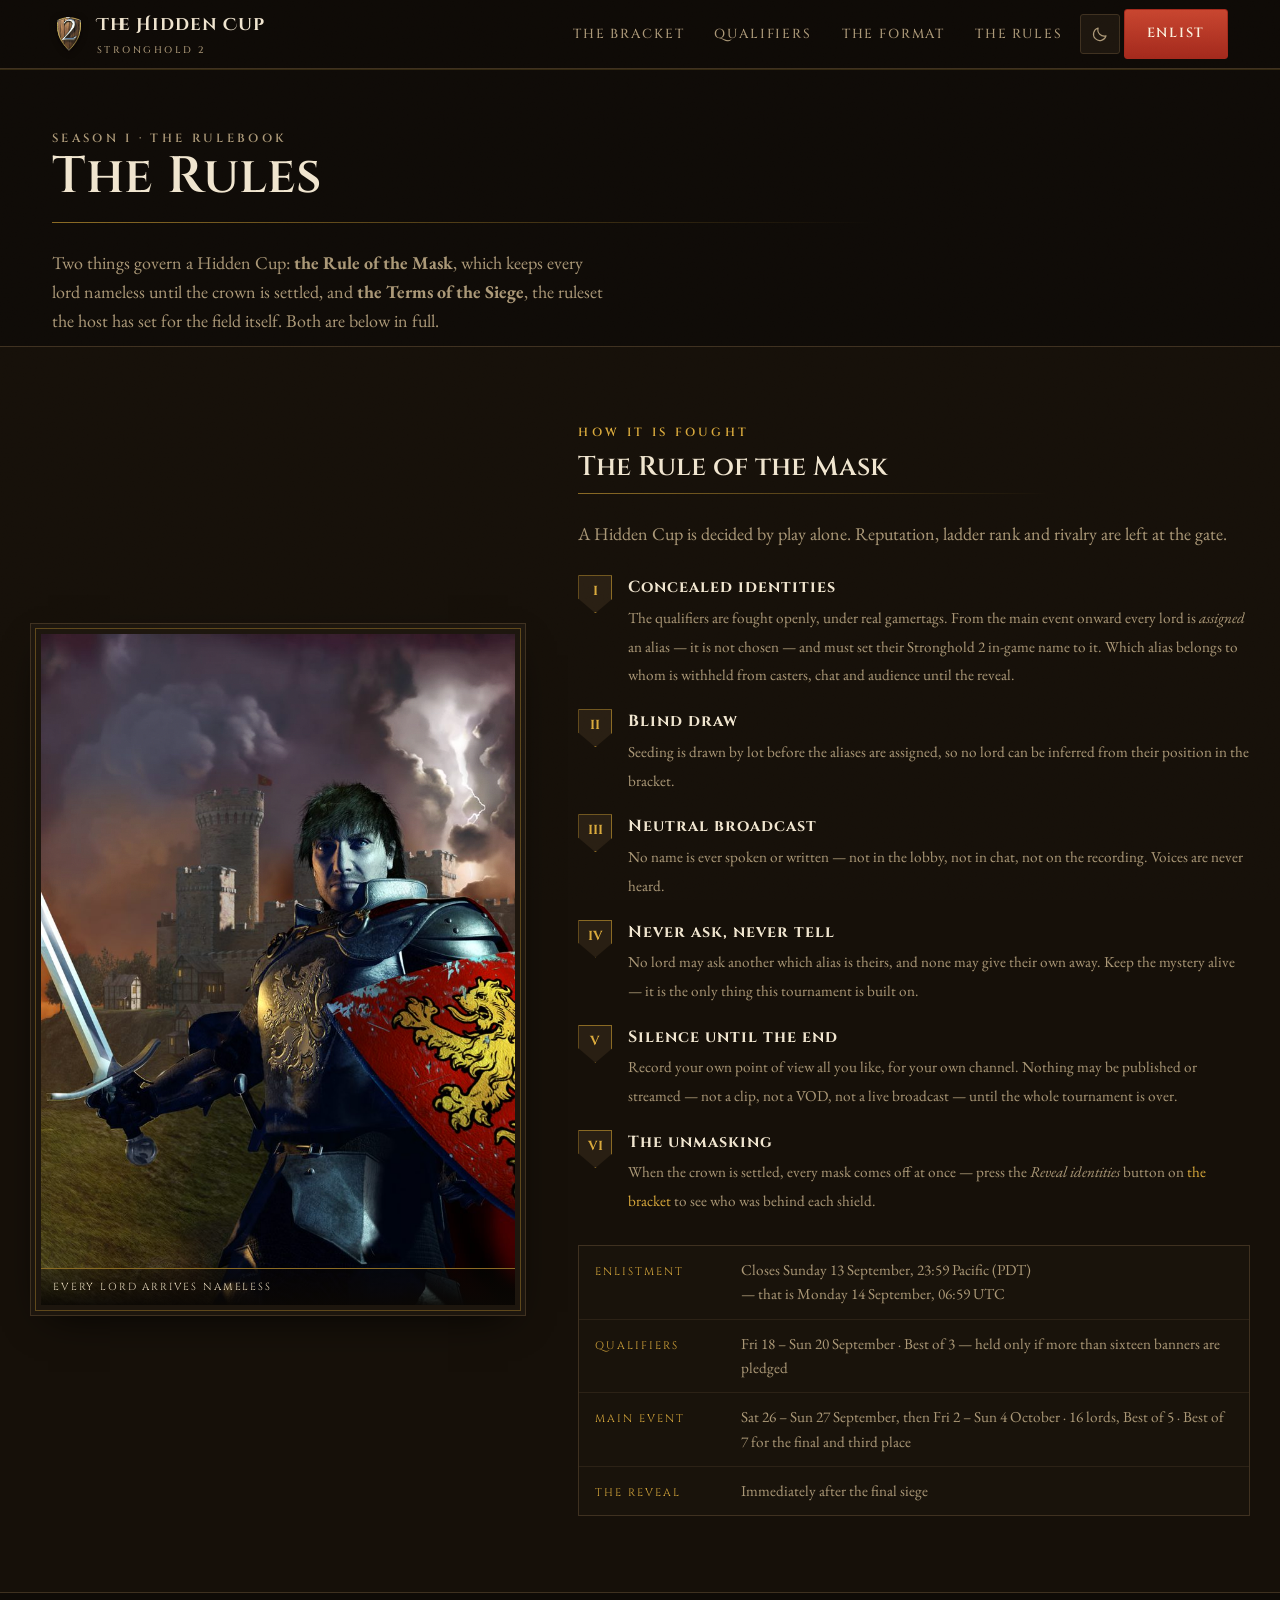
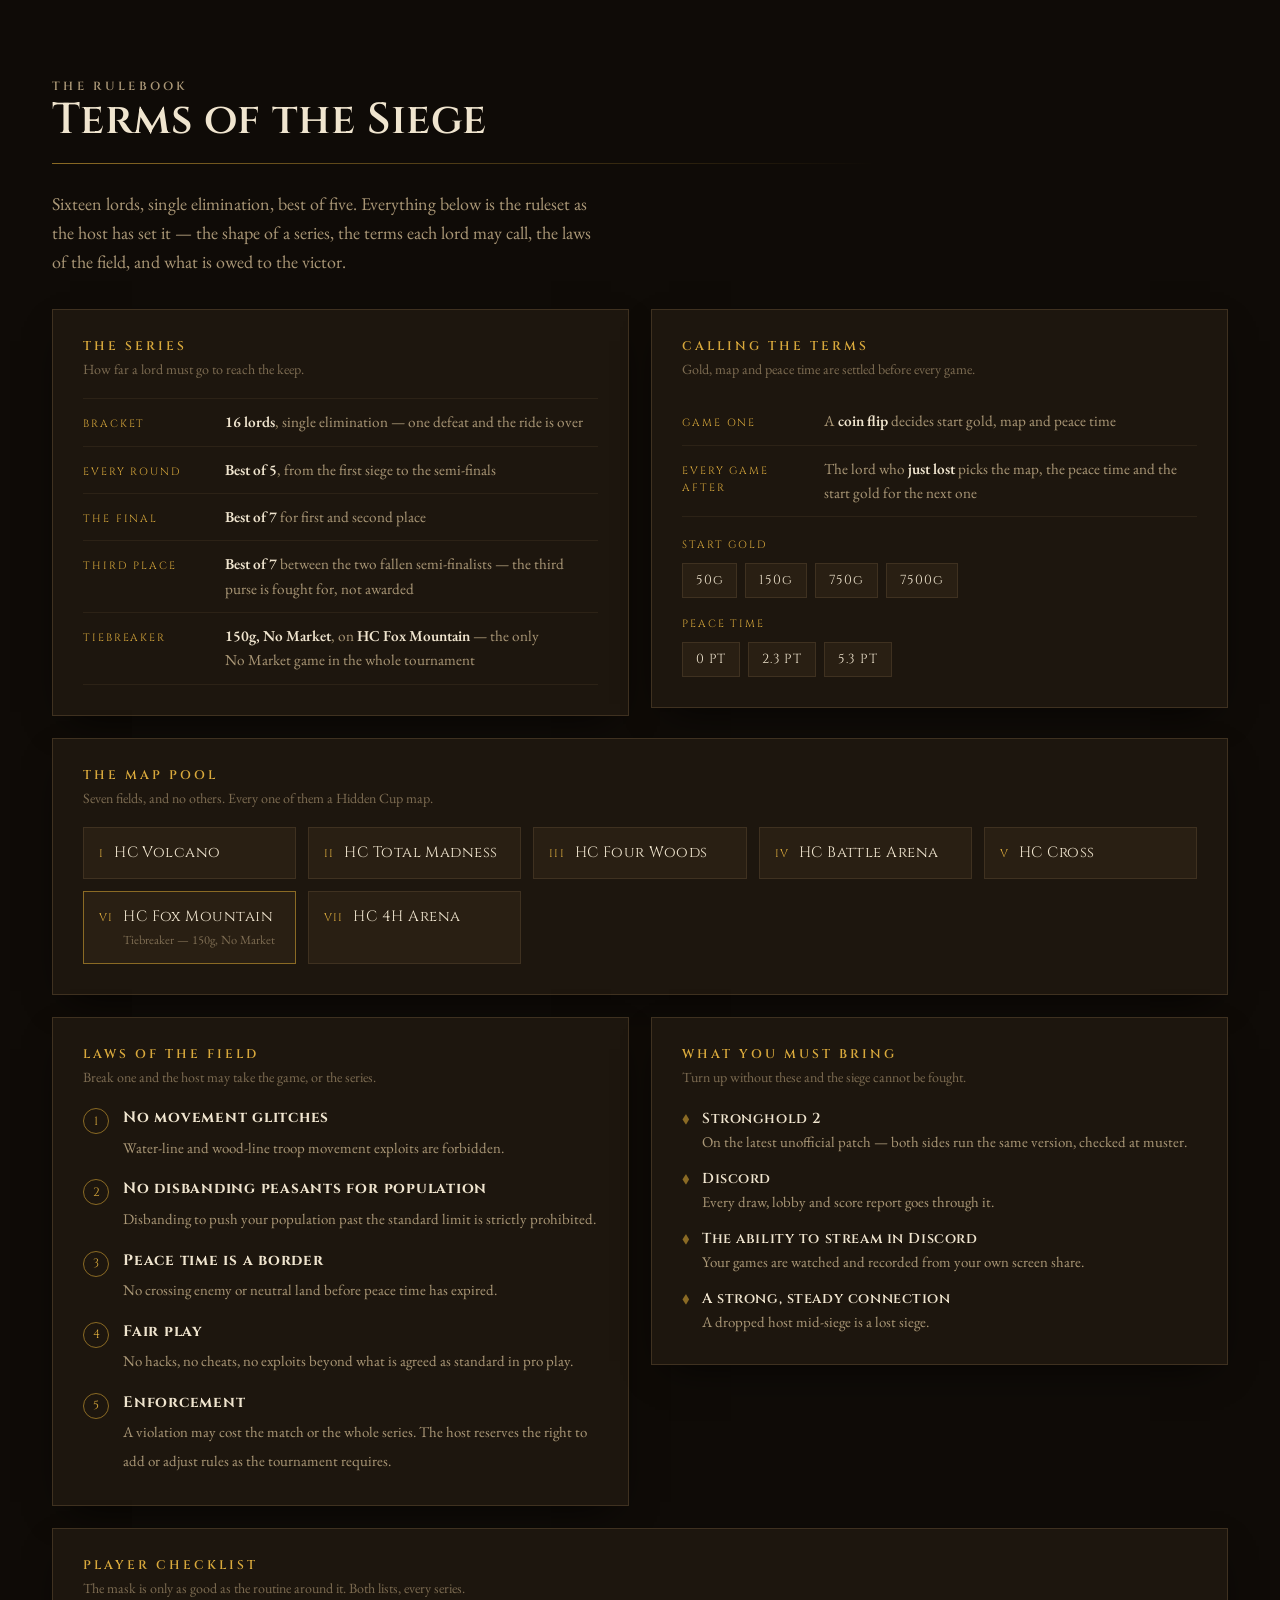
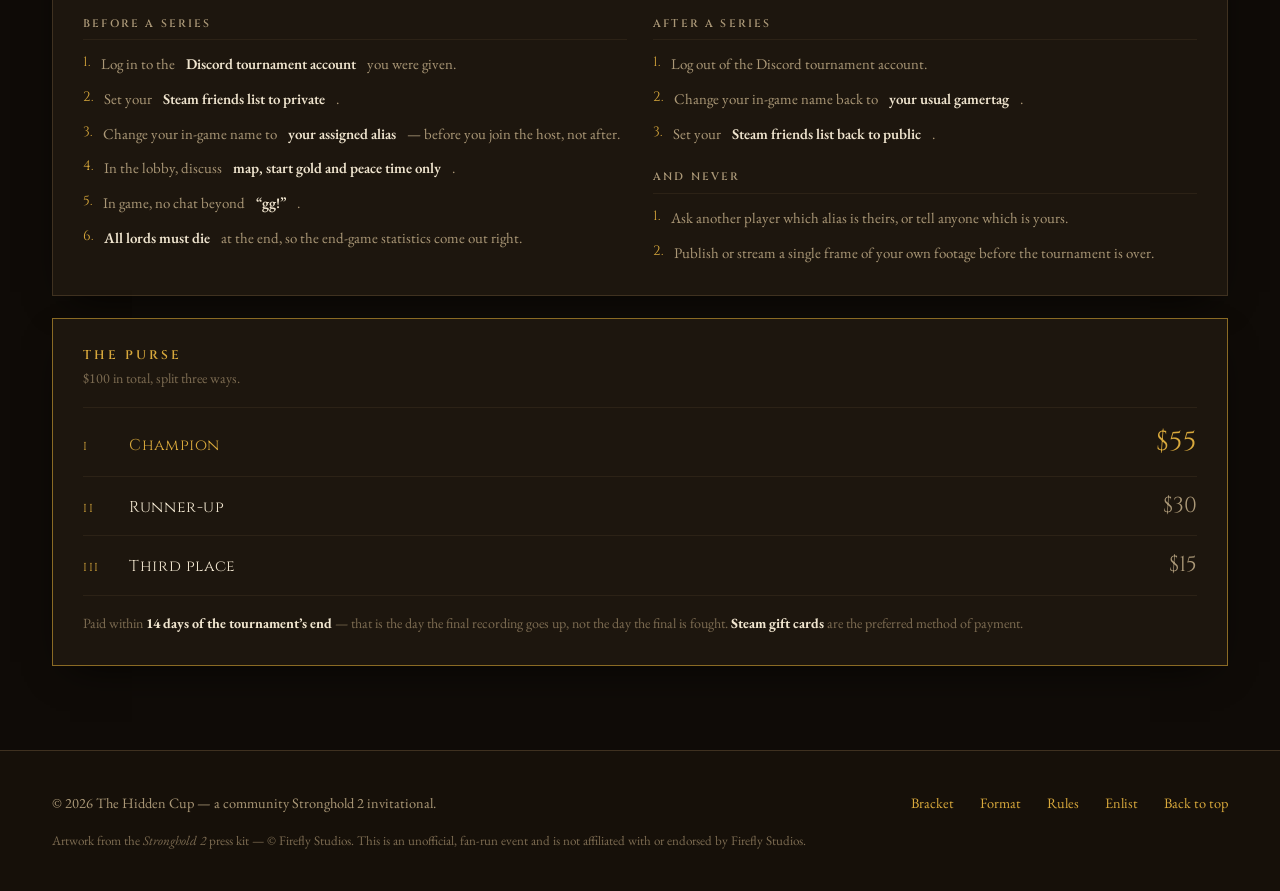
==== rules.html @ 93313d4d "refactor: Split the ruleset onto its own page index.html had grown to 2073 lines. "The Rule of the M" ====
<!DOCTYPE html>
<html lang="en" data-theme="night">
<head>
<meta charset="utf-8">
<meta name="viewport" content="width=device-width, initial-scale=1">
<title>The Rules — The Hidden Cup</title>
<meta name="description" content="The Rule of the Mask and the Terms of the Siege — the full ruleset of The Hidden Cup, a Stronghold 2 1v1 invitational fought behind heraldic aliases.">
<meta property="og:title" content="The Rules — The Hidden Cup">
<meta property="og:description" content="How a Hidden Cup is fought: concealed identities, blind draw, and the full terms of the siege.">
<meta property="og:image" content="assets/knight.jpg">
<link rel="preconnect" href="https://fonts.googleapis.com">
<link rel="preconnect" href="https://fonts.gstatic.com" crossorigin>
<link href="https://fonts.googleapis.com/css2?family=Cinzel+Decorative:wght@700;900&family=Cinzel:wght@400;500;600;700&family=EB+Garamond:ital,wght@0,400;0,500;0,600;1,400&display=swap" rel="stylesheet">
<link rel="icon" type="image/png" href="assets/favicon.png">
<link rel="apple-touch-icon" href="assets/mark.png">
<link rel="stylesheet" href="assets/site.css">
</head>
<body>

<!-- ============================ NAV ============================ -->
<header class="nav">
  <div class="wrap nav__inner">
    <a class="brand" href="index.html#top">
      <span class="brand__mark" aria-hidden="true">
        <img src="assets/mark.png" width="256" height="256" alt="">
      </span>
      <span>
        <span class="brand__txt">The Hidden Cup</span>
        <span class="brand__sub">Stronghold 2</span>
      </span>
    </a>
    <nav class="nav__links">
      <a href="index.html#bracket">The Bracket</a>
      <a href="index.html#qualifiers" data-optional>Qualifiers</a>
      <a href="#format" data-optional>The Format</a>
      <a href="#rules" data-optional>The Rules</a>
      <button class="icon-btn" id="themeToggle" type="button" aria-label="Switch between night and parchment" title="Night / parchment"></button>
      <a class="btn btn--primary" href="index.html#enlist">Enlist</a>
    </nav>
  </div>
</header>

<main id="top">

<!-- ============================ PAGE HEAD ============================ -->
<section class="pagehead">
  <div class="wrap">
    <p class="eyebrow">Season I &middot; The rulebook</p>
    <h1>The Rules</h1>
    <hr class="rule">
    <p>Two things govern a Hidden Cup: <b>the Rule of the Mask</b>, which keeps every lord
      nameless until the crown is settled, and <b>the Terms of the Siege</b>, the ruleset the
      host has set for the field itself. Both are below in full.</p>
  </div>
</section>

<!-- ============================ FORMAT BAND ============================ -->
<section class="band" id="format">
  <div class="wrap band__grid">
    <figure class="band__art" style="margin:0">
      <img src="assets/knight.jpg" width="760" height="1075" loading="lazy"
           alt="An armoured knight with a red lion shield stands before his castle under a storm.">
      <figcaption>Every lord arrives nameless</figcaption>
    </figure>
    <div>
      <p class="eyebrow">How it is fought</p>
      <h2>The Rule of the Mask</h2>
      <hr class="rule">
      <p style="color:var(--muted);margin:0">A Hidden Cup is decided by play alone. Reputation,
        ladder rank and rivalry are left at the gate.</p>
      <ol class="creed">
        <li><span class="num">I</span><div><b>Concealed identities</b>
          <span>The qualifiers are fought openly, under real gamertags. From the main event onward
          every lord is <em>assigned</em> an alias &mdash; it is not chosen &mdash; and must set their
          Stronghold&nbsp;2 in-game name to it. Which alias belongs to whom is withheld from casters,
          chat and audience until the reveal.</span></div></li>
        <li><span class="num">II</span><div><b>Blind draw</b>
          <span>Seeding is drawn by lot before the aliases are assigned, so no lord can be inferred
          from their position in the bracket.</span></div></li>
        <li><span class="num">III</span><div><b>Neutral broadcast</b>
          <span>No name is ever spoken or written &mdash; not in the lobby, not in chat, not on the
          recording. Voices are never heard.</span></div></li>
        <li><span class="num">IV</span><div><b>Never ask, never tell</b>
          <span>No lord may ask another which alias is theirs, and none may give their own away.
          Keep the mystery alive &mdash; it is the only thing this tournament is built on.</span></div></li>
        <li><span class="num">V</span><div><b>Silence until the end</b>
          <span>Record your own point of view all you like, for your own channel. Nothing may be
          published or streamed &mdash; not a clip, not a VOD, not a live broadcast &mdash; until the
          whole tournament is over.</span></div></li>
        <li><span class="num">VI</span><div><b>The unmasking</b>
          <span>When the crown is settled, every mask comes off at once &mdash; press the
          <em>Reveal identities</em> button on <a href="index.html#bracket">the bracket</a>
          to see who was behind each shield.</span></div></li>
      </ol>
      <div class="dates">
        <div><span class="k">Enlistment</span><span class="v">Closes Sunday 13 September, 23:59 Pacific (PDT)<br>
          &mdash; that is Monday 14 September, 06:59 UTC</span></div>
        <div><span class="k">Qualifiers</span><span class="v">Fri 18 &ndash; Sun 20 September &middot; Best of 3
          &mdash; held only if more than sixteen banners are pledged</span></div>
        <div><span class="k">Main event</span><span class="v">Sat 26 &ndash; Sun 27 September, then Fri 2 &ndash; Sun 4 October
          &middot; 16 lords, Best of 5 &middot; Best of 7 for the final and third place</span></div>
        <div><span class="k">The reveal</span><span class="v">Immediately after the final siege</span></div>
      </div>
    </div>
  </div>
</section>

<!-- ============================ RULEBOOK ============================ -->
<section class="section" id="rules">
  <div class="wrap">
    <div class="section__head">
      <p class="eyebrow">The rulebook</p>
      <h2>Terms of the Siege</h2>
      <hr class="rule">
      <p>Sixteen lords, single elimination, best of five. Everything below is the ruleset as the
        host has set it &mdash; the shape of a series, the terms each lord may call, the laws of the
        field, and what is owed to the victor.</p>
    </div>

    <div class="rules-grid">

      <article class="card rules-card">
        <h3>The series</h3>
        <p class="sub">How far a lord must go to reach the keep.</p>
        <div class="terms">
          <div><span class="k">Bracket</span><span class="v"><b>16 lords</b>, single elimination &mdash;
            one defeat and the ride is over</span></div>
          <div><span class="k">Every round</span><span class="v"><b>Best of 5</b>, from the first
            siege to the semi-finals</span></div>
          <div><span class="k">The final</span><span class="v"><b>Best of 7</b> for first and second
            place</span></div>
          <div><span class="k">Third place</span><span class="v"><b>Best of 7</b> between the two
            fallen semi-finalists &mdash; the third purse is fought for, not awarded</span></div>
          <div><span class="k">Tiebreaker</span><span class="v"><b>150g, No Market</b>, on
            <b>HC Fox Mountain</b> &mdash; the only No&nbsp;Market game in the whole tournament</span></div>
        </div>
      </article>

      <article class="card rules-card">
        <h3>Calling the terms</h3>
        <p class="sub">Gold, map and peace time are settled before every game.</p>
        <div class="terms" style="border-top:0;margin-bottom:20px">
          <div><span class="k">Game one</span>
            <span class="v">A <b>coin flip</b> decides start gold, map and peace time</span></div>
          <div><span class="k">Every game after</span>
            <span class="v">The lord who <b>just lost</b> picks the map, the peace time and the
              start gold for the next one</span></div>
        </div>
        <p class="lbl">Start gold</p>
        <ul class="opts">
          <li>50g</li><li>150g</li><li>750g</li><li>7500g</li>
        </ul>
        <p class="lbl">Peace time</p>
        <ul class="opts" style="margin-bottom:0">
          <li>0 PT</li><li>2.3 PT</li><li>5.3 PT</li>
        </ul>
      </article>

      <article class="card rules-card span-2">
        <h3>The map pool</h3>
        <p class="sub">Seven fields, and no others. Every one of them a Hidden Cup map.</p>
        <ul class="maps">
          <li><span class="n">I</span><span class="m">HC Volcano</span></li>
          <li><span class="n">II</span><span class="m">HC Total Madness</span></li>
          <li><span class="n">III</span><span class="m">HC Four Woods</span></li>
          <li><span class="n">IV</span><span class="m">HC Battle Arena</span></li>
          <li><span class="n">V</span><span class="m">HC Cross</span></li>
          <li class="is-tiebreak"><span class="n">VI</span><span class="m">HC Fox Mountain
            <span class="tb">Tiebreaker &mdash; 150g, No Market</span></span></li>
          <li><span class="n">VII</span><span class="m">HC 4H Arena</span></li>
        </ul>
      </article>

      <article class="card rules-card">
        <h3>Laws of the field</h3>
        <p class="sub">Break one and the host may take the game, or the series.</p>
        <ol class="laws">
          <li><div><b>No movement glitches</b>
            <span>Water-line and wood-line troop movement exploits are forbidden.</span></div></li>
          <li><div><b>No disbanding peasants for population</b>
            <span>Disbanding to push your population past the standard limit is strictly
              prohibited.</span></div></li>
          <li><div><b>Peace time is a border</b>
            <span>No crossing enemy or neutral land before peace time has expired.</span></div></li>
          <li><div><b>Fair play</b>
            <span>No hacks, no cheats, no exploits beyond what is agreed as standard in pro
              play.</span></div></li>
          <li><div><b>Enforcement</b>
            <span>A violation may cost the match or the whole series. The host reserves the right to
              add or adjust rules as the tournament requires.</span></div></li>
        </ol>
      </article>

      <article class="card rules-card">
        <h3>What you must bring</h3>
        <p class="sub">Turn up without these and the siege cannot be fought.</p>
        <ul class="kit">
          <li><div><b>Stronghold&nbsp;2</b><br>On the latest unofficial patch &mdash; both sides run
            the same version, checked at muster.</div></li>
          <li><div><b>Discord</b><br>Every draw, lobby and score report goes through it.</div></li>
          <li><div><b>The ability to stream in Discord</b><br>Your games are watched and recorded from
            your own screen share.</div></li>
          <li><div><b>A strong, steady connection</b><br>A dropped host mid-siege is a lost siege.</div></li>
        </ul>
      </article>

      <article class="card rules-card span-2">
        <h3>Player checklist</h3>
        <p class="sub">The mask is only as good as the routine around it. Both lists, every series.</p>
        <div class="protocols">
          <div>
            <h4>Before a series</h4>
            <ol class="steps">
              <li>Log in to the <b>Discord tournament account</b> you were given.</li>
              <li>Set your <b>Steam friends list to private</b>.</li>
              <li>Change your in-game name to <b>your assigned alias</b> &mdash; before you join the
                host, not after.</li>
              <li>In the lobby, discuss <b>map, start gold and peace time only</b>.</li>
              <li>In game, no chat beyond <b>&ldquo;gg!&rdquo;</b>.</li>
              <li><b>All lords must die</b> at the end, so the end-game statistics come out
                right.</li>
            </ol>
          </div>
          <div>
            <h4>After a series</h4>
            <ol class="steps">
              <li>Log out of the Discord tournament account.</li>
              <li>Change your in-game name back to <b>your usual gamertag</b>.</li>
              <li>Set your <b>Steam friends list back to public</b>.</li>
            </ol>
            <h4 style="margin-top:26px">And never</h4>
            <ol class="steps">
              <li>Ask another player which alias is theirs, or tell anyone which is yours.</li>
              <li>Publish or stream a single frame of your own footage before the tournament is
                over.</li>
            </ol>
          </div>
        </div>
      </article>

      <article class="card card--gold rules-card span-2">
        <h3>The purse</h3>
        <p class="sub">$100 in total, split three ways.</p>
        <ul class="purse">
          <li class="is-first"><span class="pl">I</span><span class="pn">Champion</span><span class="pv">$55</span></li>
          <li><span class="pl">II</span><span class="pn">Runner-up</span><span class="pv">$30</span></li>
          <li><span class="pl">III</span><span class="pn">Third place</span><span class="pv">$15</span></li>
        </ul>
        <p class="sub" style="margin:0">Paid within <b style="color:var(--text)">14 days of the
          tournament&rsquo;s end</b> &mdash; that is the day the final recording goes up, not the day
          the final is fought. <b style="color:var(--text)">Steam gift cards</b> are the preferred
          method of payment.</p>
      </article>

    </div>
  </div>
</section>
</main>

<!-- ============================ FOOTER ============================ -->
<footer class="footer">
  <div class="wrap footer__inner">
    <span>&copy; <span id="year"></span> The Hidden Cup &mdash; a community Stronghold&nbsp;2 invitational.</span>
    <span class="sp"></span>
    <a href="index.html#bracket">Bracket</a>
    <a href="#format">Format</a>
    <a href="#rules">Rules</a>
    <a href="index.html#enlist">Enlist</a>
    <a href="#top">Back to top</a>
    <small>Artwork from the <em>Stronghold&nbsp;2</em> press kit &mdash; &copy; Firefly Studios.
      This is an unofficial, fan-run event and is not affiliated with or endorsed by Firefly Studios.</small>
  </div>
</footer>

<script src="assets/theme.js"></script>
</body>
</html>
---- assets/site.css ----
/* ==============================================================
   1. TOKENS — "night siege" (default) and "parchment" (light)
   ============================================================== */
:root{
  --bg:#0f0b07;
  --bg-soft:#161009;
  --surface:#1d160e;
  --surface-2:#291f13;
  --line:#3f3120;
  --line-soft:#2c2216;
  --text:#f0e5cf;
  --muted:#ab9877;
  --faint:#7d6c52;
  --gold:#d9a93c;
  --gold-soft:#8a6a24;
  --gold-glow:rgba(217,169,60,.16);
  --blood:#a3291c;
  --blood-bright:#c8452f;
  --steel:#93a3b0;
  --shadow:0 14px 40px -18px rgba(0,0,0,.9);
  --radius:6px;
  --f-title:"Cinzel Decorative","Cinzel",Georgia,serif;
  --f-head:"Cinzel",Georgia,"Times New Roman",serif;
  --f-body:"EB Garamond",Georgia,"Times New Roman",serif;
  --maxw:1220px;
  --grain:url("data:image/svg+xml,%3Csvg xmlns='http://www.w3.org/2000/svg' width='160' height='160'%3E%3Cfilter id='n'%3E%3CfeTurbulence type='fractalNoise' baseFrequency='.8' numOctaves='4' stitchTiles='stitch'/%3E%3C/filter%3E%3Crect width='100%25' height='100%25' filter='url(%23n)'/%3E%3C/svg%3E");
}
:root[data-theme="parchment"]{
  --bg:#e3d4b2;
  --bg-soft:#eee0c2;
  --surface:#f4e9d0;
  --surface-2:#e1d0aa;
  --line:#bda37a;
  --line-soft:#d3bf95;
  --text:#2b2014;
  --muted:#68563c;
  --faint:#8b7856;
  --gold:#8a6212;
  --gold-soft:#b8983f;
  --gold-glow:rgba(138,98,18,.12);
  --blood:#8c2418;
  --blood-bright:#a83324;
  --steel:#5b6b78;
  --shadow:0 12px 34px -20px rgba(60,40,15,.75);
}

/* ==============================================================
   2. BASE
   ============================================================== */
*,*::before,*::after{box-sizing:border-box}
html{scroll-behavior:smooth;scroll-padding-top:84px}
body{
  margin:0;background:var(--bg);color:var(--text);
  font-family:var(--f-body);font-size:18px;line-height:1.6;
  -webkit-font-smoothing:antialiased;
}
body::after{ /* film grain over the whole page */
  content:"";position:fixed;inset:0;background-image:var(--grain);
  opacity:.05;mix-blend-mode:overlay;pointer-events:none;z-index:9999;
}
img{max-width:100%;display:block}
h1,h2,h3,h4{font-family:var(--f-head);line-height:1.15;margin:0 0 .4em;font-weight:600}
a{color:var(--gold);text-decoration:none}
a:hover{text-decoration:underline}
button{font:inherit;color:inherit}
:focus-visible{outline:2px solid var(--gold);outline-offset:3px}
.wrap{width:100%;max-width:var(--maxw);margin:0 auto;padding:0 22px}
.section{padding:84px 0;position:relative}
.section__head{margin-bottom:32px}
.eyebrow{
  font-family:var(--f-head);font-size:.74rem;letter-spacing:.28em;
  text-transform:uppercase;color:var(--gold);margin:0 0 10px;font-weight:600;
}
.section__head h2{font-size:clamp(1.9rem,4vw,2.7rem);letter-spacing:.01em}
.section__head p{color:var(--muted);margin:0;max-width:60ch}

/* stand-alone page header — used by the rules page, which has no hero */
.pagehead{padding:60px 0 10px}
.pagehead h1{font-size:clamp(2.2rem,5vw,3.2rem);letter-spacing:.01em;margin:0 0 .3em}
.pagehead p{color:var(--muted);margin:0;max-width:62ch}
@media(max-width:900px){.pagehead{padding:44px 0 6px}}
.rule{
  height:1px;border:0;margin:0 0 26px;
  background:linear-gradient(90deg,var(--gold-soft),transparent 70%);
}
.sr-only{position:absolute;width:1px;height:1px;padding:0;margin:-1px;overflow:hidden;clip:rect(0 0 0 0);white-space:nowrap;border:0}

/* ==============================================================
   3. NAV
   ============================================================== */
.nav{
  position:sticky;top:0;z-index:60;
  background:color-mix(in srgb,var(--bg) 90%,transparent);
  backdrop-filter:blur(10px);
  border-bottom:1px solid var(--line);
  box-shadow:0 1px 0 color-mix(in srgb,var(--gold) 18%,transparent);
}
.nav__inner{display:flex;align-items:center;gap:18px;height:68px}
.brand{display:flex;align-items:center;gap:11px;color:var(--text)}
.brand:hover{text-decoration:none}
.brand__mark{width:34px;height:34px;flex:0 0 auto}
.brand__mark img{width:100%;height:100%;object-fit:contain;display:block;
  filter:drop-shadow(0 1px 3px rgba(0,0,0,.55))}
.brand__txt{font-family:var(--f-title);font-weight:700;font-size:1.06rem;letter-spacing:.06em;
  line-height:1;white-space:nowrap}
.brand__sub{display:block;font-family:var(--f-head);font-size:.6rem;letter-spacing:.26em;
  text-transform:uppercase;color:var(--muted);margin-top:4px;font-weight:500}
.nav__links{display:flex;gap:4px;margin-left:auto;align-items:center}
.nav__links a:not(.btn){
  font-family:var(--f-head);color:var(--muted);font-size:.82rem;font-weight:500;
  letter-spacing:.14em;text-transform:uppercase;padding:9px 13px;
}
.nav__links a:not(.btn):hover{color:var(--gold);text-decoration:none}
.nav__links a.btn:hover{text-decoration:none}

.btn{
  display:inline-flex;align-items:center;justify-content:center;gap:9px;
  font-family:var(--f-head);font-weight:600;font-size:.83rem;
  letter-spacing:.13em;text-transform:uppercase;
  padding:13px 22px;border-radius:3px;border:1px solid var(--gold-soft);
  background:linear-gradient(180deg,var(--surface-2),var(--surface));
  color:var(--text);cursor:pointer;position:relative;
  transition:border-color .16s ease,color .16s ease,background .16s ease,box-shadow .16s ease;
}
.btn:hover{border-color:var(--gold);color:var(--gold);box-shadow:0 0 0 1px var(--gold-glow),0 6px 18px -10px var(--gold-glow)}
.btn--primary{
  background:linear-gradient(180deg,var(--blood-bright),var(--blood));
  border-color:var(--blood);color:#fbf1dd;
}
.btn--primary:hover{border-color:var(--gold);color:#fff8e6;filter:brightness(1.1)}
.btn--sm{padding:9px 15px;font-size:.72rem}
.icon-btn{
  width:40px;height:40px;display:grid;place-items:center;border-radius:3px;
  background:var(--surface);border:1px solid var(--line);cursor:pointer;color:var(--muted);
}
.icon-btn:hover{border-color:var(--gold);color:var(--gold)}
.icon-btn svg{width:18px;height:18px}
@media(max-width:900px){.nav__links a[data-optional]{display:none}}
@media(max-width:640px){
  .nav__links a:not(.btn){display:none}
  .brand__sub{display:none}
  .brand__txt{font-size:.9rem;letter-spacing:.03em}
  .nav__inner{gap:12px}
  .btn--sm{padding:8px 12px;letter-spacing:.1em}
  .nav__links .btn{padding:10px 14px;font-size:.74rem;letter-spacing:.1em}
}

/* ==============================================================
   4. HERO
   ============================================================== */
.hero{
  position:relative;overflow:hidden;
  border-bottom:1px solid var(--line);
  background:
    radial-gradient(120% 90% at 15% 0%,color-mix(in srgb,var(--blood) 22%,transparent),transparent 60%),
    radial-gradient(90% 70% at 90% 100%,var(--gold-glow),transparent 65%),
    var(--bg);
}
.hero__inner{
  position:relative;padding:70px 0 76px;
  display:grid;grid-template-columns:1.05fr .95fr;gap:56px;align-items:center;
}
.badge{
  display:inline-flex;align-items:center;gap:10px;padding:7px 15px;
  border:1px solid var(--gold-soft);border-radius:2px;background:color-mix(in srgb,var(--surface) 70%,transparent);
  font-family:var(--f-head);font-size:.7rem;font-weight:600;
  letter-spacing:.22em;text-transform:uppercase;color:var(--gold);
}
.badge .dot{width:6px;height:6px;border-radius:50%;background:var(--blood-bright);
  box-shadow:0 0 0 4px color-mix(in srgb,var(--blood) 28%,transparent)}
.hero h1{
  font-family:var(--f-title);font-weight:900;
  font-size:clamp(2.6rem,6.4vw,4.6rem);letter-spacing:.02em;
  margin:22px 0 6px;line-height:1.02;
  color:var(--text);
  text-shadow:0 2px 0 rgba(0,0,0,.35);
}
:root[data-theme="parchment"] .hero h1{text-shadow:none}
.hero h1 em{
  font-style:normal;display:block;
  background:linear-gradient(180deg,var(--gold),#8f6a1c);
  -webkit-background-clip:text;background-clip:text;color:transparent;
}
.hero__game{
  font-family:var(--f-head);font-size:.9rem;letter-spacing:.3em;text-transform:uppercase;
  color:var(--muted);margin:0 0 22px;
}
.hero p.lead{color:var(--muted);font-size:1.12rem;max-width:52ch;margin:0 0 30px}
.hero p.lead strong{color:var(--text);font-weight:600}
.hero__cta{display:flex;flex-wrap:wrap;gap:14px}

/* framed poster */
.poster{position:relative;padding:12px;background:var(--surface);border:1px solid var(--line);
  box-shadow:var(--shadow)}
.poster::before{
  content:"";position:absolute;inset:5px;border:1px solid var(--gold-soft);
  opacity:.7;pointer-events:none;z-index:2;
}
.poster__img{position:relative;overflow:hidden;background:#0a0806}
.poster__img img{width:100%;height:auto;display:block;filter:saturate(1.05) contrast(1.04)}
.poster__img::after{
  content:"";position:absolute;inset:0;pointer-events:none;
  background:radial-gradient(80% 60% at 50% 40%,transparent,rgba(10,7,4,.62));
}
.poster__cap{
  position:absolute;left:12px;right:12px;bottom:12px;z-index:3;
  padding:12px 14px;background:linear-gradient(0deg,rgba(10,7,4,.94),rgba(10,7,4,.55));
  border-top:1px solid var(--gold-soft);
  display:flex;align-items:center;gap:12px;
}
.poster__cap .vs{
  font-family:var(--f-title);font-weight:900;color:var(--gold);font-size:1.15rem;line-height:1;
}
.poster__cap .txt{font-family:var(--f-head);font-size:.72rem;letter-spacing:.18em;
  text-transform:uppercase;color:#e9dcc2;line-height:1.5}
.corner{position:absolute;width:16px;height:16px;border:1px solid var(--gold);opacity:.85;z-index:3}
.corner--tl{top:-1px;left:-1px;border-right:0;border-bottom:0}
.corner--tr{top:-1px;right:-1px;border-left:0;border-bottom:0}
.corner--bl{bottom:-1px;left:-1px;border-right:0;border-top:0}
.corner--br{bottom:-1px;right:-1px;border-left:0;border-top:0}

.stats{display:grid;grid-template-columns:repeat(4,1fr);gap:0;margin-top:44px;
  border:1px solid var(--line);background:color-mix(in srgb,var(--surface) 60%,transparent)}
.stat{padding:18px 16px;text-align:center;border-right:1px solid var(--line-soft)}
.stat:last-child{border-right:0}
.stat__k{font-family:var(--f-title);font-size:1.5rem;font-weight:700;line-height:1;color:var(--gold)}
.stat__l{font-family:var(--f-head);color:var(--muted);font-size:.66rem;
  text-transform:uppercase;letter-spacing:.2em;margin-top:9px}
@media(max-width:980px){
  .hero__inner{grid-template-columns:1fr;gap:44px}
  .poster{max-width:440px;margin:0 auto}
}
@media(max-width:560px){
  .stats{grid-template-columns:1fr 1fr}
  .stat:nth-child(2){border-right:0}
  .stat:nth-child(1),.stat:nth-child(2){border-bottom:1px solid var(--line-soft)}
}

/* ==============================================================
   5. BRACKET
   ============================================================== */
.bracket-toolbar{display:flex;flex-wrap:wrap;align-items:center;gap:12px;margin-bottom:20px}
.legend{display:flex;gap:18px;flex-wrap:wrap;margin-left:auto;
  font-family:var(--f-head);font-size:.7rem;letter-spacing:.12em;text-transform:uppercase;color:var(--muted)}
.legend span{display:inline-flex;align-items:center;gap:8px}
.swatch{width:10px;height:10px;background:var(--line);
  clip-path:polygon(0 0,100% 0,100% 62%,50% 100%,0 62%)}
.swatch--win{background:var(--gold)}

.reveal-btn.is-on{border-color:var(--gold);color:var(--gold);background:var(--surface-2)}

.bracket-scroll{overflow-x:auto;overflow-y:hidden;padding:6px 4px 20px;
  scrollbar-width:thin;scrollbar-color:var(--gold-soft) transparent;-webkit-overflow-scrolling:touch}
.bracket-scroll::-webkit-scrollbar{height:10px}
.bracket-scroll::-webkit-scrollbar-thumb{background:var(--gold-soft);border-radius:0}
.bracket-canvas{position:relative;min-width:max-content}
.links{position:absolute;inset:0;width:100%;height:100%;pointer-events:none;overflow:visible}
.links path{fill:none;stroke:var(--line);stroke-width:2}
.links path.is-champ{stroke:var(--gold);stroke-width:2.5;opacity:.9}

.rounds{display:flex;gap:36px;position:relative;z-index:1}
.round{display:flex;flex-direction:column;flex:0 0 272px;width:272px}
.round__title{text-align:center;padding-bottom:16px;margin-bottom:10px;
  border-bottom:1px solid var(--line);position:relative}
.round__title::after{content:"";position:absolute;left:50%;bottom:-4px;transform:translateX(-50%) rotate(45deg);
  width:7px;height:7px;background:var(--gold);border:1px solid var(--bg)}
.round__title b{display:block;font-family:var(--f-head);font-size:.86rem;font-weight:600;
  letter-spacing:.22em;text-transform:uppercase;color:var(--text)}
.round__title i{display:block;font-style:normal;font-family:var(--f-body);
  font-size:.82rem;color:var(--faint);margin-top:3px;letter-spacing:.04em}
.round__body{flex:1;display:flex;flex-direction:column;justify-content:space-around;gap:18px}

.match{
  background:linear-gradient(180deg,var(--surface),color-mix(in srgb,var(--surface) 85%,#000));
  border:1px solid var(--line);box-shadow:var(--shadow);position:relative;
  transition:border-color .16s ease,transform .16s ease,box-shadow .16s ease;
}
:root[data-theme="parchment"] .match{
  background:linear-gradient(180deg,var(--surface),color-mix(in srgb,var(--surface) 90%,#8a6212));
}
.match.is-playable{cursor:pointer}
.match.is-playable:hover,.match.is-playable:focus-visible{
  border-color:var(--gold);transform:translateY(-2px);
  box-shadow:var(--shadow),0 0 0 1px var(--gold-glow);
}
.match__meta{
  display:flex;align-items:center;justify-content:space-between;gap:8px;
  padding:9px 13px;background:var(--surface-2);border-bottom:1px solid var(--line);
  font-family:var(--f-head);font-size:.66rem;letter-spacing:.2em;
  text-transform:uppercase;color:var(--faint);font-weight:600;
}
.pill{display:inline-flex;align-items:center;gap:6px;padding:2px 8px;
  border:1px solid var(--line);font-size:.6rem;letter-spacing:.16em;color:var(--muted)}
.pill--done{border-color:var(--gold-soft);color:var(--gold)}

.combatant{display:flex;align-items:center;gap:11px;padding:12px 13px;
  border-bottom:1px solid var(--line-soft);position:relative}
.combatant:last-of-type{border-bottom:0}
.combatant.is-winner{background:color-mix(in srgb,var(--gold) 9%,transparent)}
.combatant.is-winner::before{content:"";position:absolute;left:0;top:0;bottom:0;width:3px;background:var(--gold)}
.combatant.is-loser{opacity:.52}
.sigil{
  flex:0 0 auto;width:22px;height:25px;display:grid;place-items:center;
  background:var(--surface-2);border:1px solid var(--line);color:var(--faint);
  font-family:var(--f-head);font-size:.66rem;font-weight:700;padding-bottom:3px;
  clip-path:polygon(0 0,100% 0,100% 62%,50% 100%,0 62%);
}
.combatant.is-winner .sigil{background:var(--gold);border-color:var(--gold);color:#1d160e}
.who{flex:1;min-width:0}
.who__name{display:block;font-size:.98rem;line-height:1.25;
  white-space:nowrap;overflow:hidden;text-overflow:ellipsis}
.who__name.masked{font-family:var(--f-head);font-size:.9rem;letter-spacing:.03em;color:var(--text)}
.who__name.tbd{color:var(--faint);font-style:italic}
.combatant.is-winner .who__name{font-weight:600;color:var(--gold)}
.who__sub{display:block;font-family:var(--f-head);font-size:.62rem;letter-spacing:.14em;
  text-transform:uppercase;color:var(--faint);margin-top:2px;
  white-space:nowrap;overflow:hidden;text-overflow:ellipsis}
.score{font-family:var(--f-title);font-weight:700;font-size:1.12rem;
  min-width:24px;text-align:right;color:var(--muted)}
.combatant.is-winner .score{color:var(--gold)}

.match__foot{display:flex;align-items:center;gap:8px;padding:10px 13px;
  border-top:1px solid var(--line);background:color-mix(in srgb,var(--surface-2) 55%,transparent);
  font-family:var(--f-head);font-size:.66rem;letter-spacing:.16em;
  text-transform:uppercase;color:var(--faint)}
.match__foot .watch{margin-left:auto;display:inline-flex;align-items:center;gap:7px;
  background:transparent;border:1px solid var(--gold-soft);color:var(--gold);
  padding:5px 11px;font-family:var(--f-head);font-size:.64rem;letter-spacing:.14em;
  text-transform:uppercase;font-weight:600;cursor:pointer}
.match.is-playable:hover .watch{background:var(--gold);border-color:var(--gold);color:#1d160e}
.match__foot .none{margin-left:auto;color:var(--faint)}

/* champion */
.champ-card{
  align-self:center;margin:auto 0;text-align:center;padding:30px 24px;position:relative;
  background:
    radial-gradient(110% 80% at 50% 0%,color-mix(in srgb,var(--gold) 16%,transparent),transparent 70%),
    var(--surface);
  border:1px solid var(--gold-soft);box-shadow:var(--shadow);
}
.champ-card .crown{display:flex;justify-content:center;color:var(--gold);line-height:0}
.champ-card .crown svg{width:52px;height:52px}
.champ-card .label{font-family:var(--f-head);font-size:.64rem;letter-spacing:.28em;
  text-transform:uppercase;color:var(--gold);font-weight:600;margin:14px 0 6px}
.champ-card .name{font-family:var(--f-title);font-size:1.24rem;font-weight:700;line-height:1.25}
.champ-card .sub{font-family:var(--f-head);color:var(--muted);font-size:.68rem;
  letter-spacing:.16em;text-transform:uppercase;margin-top:8px}
.scroll-hint{display:none;font-family:var(--f-head);font-size:.7rem;letter-spacing:.16em;
  text-transform:uppercase;color:var(--faint);margin:-8px 0 10px}
@media(max-width:900px){.scroll-hint{display:block}}

/* ==============================================================
   6. IMAGE BANDS (format / enlist)
   ============================================================== */
.band{position:relative;border-top:1px solid var(--line);border-bottom:1px solid var(--line);
  background:var(--bg-soft);overflow:hidden}
.band__grid{display:grid;grid-template-columns:.85fr 1.15fr;gap:52px;align-items:center;
  padding:76px 0;position:relative;z-index:2}
.band--flip .band__grid{grid-template-columns:1.15fr .85fr}
.band--flip .band__art{order:2}
.band__art{position:relative;padding:10px;background:var(--surface);border:1px solid var(--line);
  box-shadow:var(--shadow)}
.band__art::before{content:"";position:absolute;inset:4px;border:1px solid var(--gold-soft);opacity:.6;z-index:2;pointer-events:none}
.band__art img{width:100%;height:auto;filter:saturate(1.03)}
.band__art figcaption{
  position:absolute;left:10px;right:10px;bottom:10px;z-index:3;padding:10px 12px;
  background:linear-gradient(0deg,rgba(10,7,4,.94),rgba(10,7,4,.4));
  font-family:var(--f-head);font-size:.64rem;letter-spacing:.18em;text-transform:uppercase;
  color:#e5d7bb;border-top:1px solid var(--gold-soft);
}
@media(max-width:900px){
  .band__grid,.band--flip .band__grid{grid-template-columns:1fr;gap:36px;padding:56px 0}
  .band--flip .band__art{order:0}
  .band__art{max-width:400px}
}

.creed{list-style:none;margin:26px 0 0;padding:0;display:grid;gap:20px}
.creed li{display:flex;gap:16px;align-items:flex-start}
.creed .num{
  flex:0 0 auto;width:34px;height:38px;display:grid;place-items:center;padding-bottom:5px;
  background:var(--surface-2);border:1px solid var(--gold-soft);color:var(--gold);
  font-family:var(--f-head);font-weight:700;font-size:.82rem;
  clip-path:polygon(0 0,100% 0,100% 62%,50% 100%,0 62%);
}
.creed b{display:block;font-family:var(--f-head);font-size:1rem;letter-spacing:.06em;margin-bottom:2px}
.creed span{color:var(--muted);font-size:.95rem}

.dates{margin-top:30px;border:1px solid var(--line);background:color-mix(in srgb,var(--surface) 55%,transparent)}
.dates div{display:flex;gap:14px;align-items:baseline;padding:12px 16px;border-bottom:1px solid var(--line-soft)}
.dates div:last-child{border-bottom:0}
.dates dt,.dates .k{flex:0 0 132px;font-family:var(--f-head);font-size:.68rem;
  letter-spacing:.18em;text-transform:uppercase;color:var(--gold)}
.dates .v{color:var(--muted);font-size:.95rem}
@media(max-width:520px){.dates div{flex-direction:column;gap:2px}.dates .k{flex:none}}

/* ==============================================================
   6b. THE RULEBOOK
   ============================================================== */
.rules-grid{display:grid;grid-template-columns:1fr 1fr;gap:22px;align-items:start}
.rules-grid > .span-2{grid-column:1/-1}
@media(max-width:900px){.rules-grid{grid-template-columns:1fr}}
.rules-card{padding:26px 28px}
.rules-card h3{
  font-size:.78rem;letter-spacing:.24em;text-transform:uppercase;
  color:var(--gold);margin:0 0 4px;font-weight:600;
}
.rules-card .sub{color:var(--faint);font-size:.88rem;margin:0 0 18px}
.rules-card .lbl{
  font-family:var(--f-head);font-size:.66rem;letter-spacing:.18em;text-transform:uppercase;
  color:var(--gold);margin:0 0 9px;
}
.rules-card > :last-child{margin-bottom:0}

/* key -> value rows, same shape as .dates but sitting on a card */
.terms{display:grid;gap:0;border-top:1px solid var(--line-soft)}
.terms div{display:flex;gap:14px;align-items:baseline;padding:11px 0;border-bottom:1px solid var(--line-soft)}
.terms .k{flex:0 0 128px;font-family:var(--f-head);font-size:.66rem;
  letter-spacing:.18em;text-transform:uppercase;color:var(--gold)}
.terms .v{color:var(--muted);font-size:.95rem}
.terms .v b{color:var(--text);font-weight:600}
@media(max-width:520px){.terms div{flex-direction:column;gap:2px}.terms .k{flex:none}}

/* gold / peace-time chips */
.opts{display:flex;flex-wrap:wrap;gap:8px;margin:0 0 18px;padding:0;list-style:none}
.opts li{
  font-family:var(--f-head);font-size:.82rem;letter-spacing:.06em;
  padding:6px 13px;color:var(--text);
  background:var(--surface-2);border:1px solid var(--line);
}

/* the map pool */
.maps{display:grid;grid-template-columns:repeat(auto-fit,minmax(178px,1fr));gap:12px;margin:0;padding:0;list-style:none}
.maps li{
  display:flex;align-items:baseline;gap:10px;
  padding:13px 15px;background:var(--surface-2);border:1px solid var(--line);
}
.maps li.is-tiebreak{border-color:var(--gold-soft)}
.maps .n{font-family:var(--f-head);font-size:.68rem;color:var(--gold);letter-spacing:.1em;flex:0 0 auto}
.maps .m{font-family:var(--f-head);font-size:.94rem;letter-spacing:.03em}
.maps .tb{display:block;font-family:var(--f-body);font-size:.78rem;color:var(--faint);letter-spacing:0}

/* numbered laws of the field */
.laws{list-style:none;counter-reset:law;margin:0;padding:0;display:grid;gap:16px}
.laws li{display:flex;gap:14px;align-items:flex-start;counter-increment:law}
.laws li::before{
  content:counter(law);flex:0 0 auto;width:26px;height:26px;display:grid;place-items:center;
  border:1px solid var(--gold-soft);color:var(--gold);border-radius:50%;
  font-family:var(--f-head);font-size:.76rem;margin-top:2px;
}
.laws b{display:block;font-family:var(--f-head);font-size:.95rem;letter-spacing:.05em;margin-bottom:2px}
.laws span{color:var(--muted);font-size:.93rem}

/* the two series protocols */
.protocols{display:grid;grid-template-columns:1fr 1fr;gap:26px}
@media(max-width:700px){.protocols{grid-template-columns:1fr}}
.protocols h4{
  font-family:var(--f-head);font-size:.68rem;letter-spacing:.2em;text-transform:uppercase;
  color:var(--muted);margin:0 0 12px;padding-bottom:9px;border-bottom:1px solid var(--line-soft);
}
.steps{list-style:none;margin:0;padding:0;display:grid;gap:11px;counter-reset:step}
.steps li{display:flex;gap:11px;color:var(--muted);font-size:.93rem;counter-increment:step}
.steps li::before{
  content:counter(step) ".";flex:0 0 auto;color:var(--gold);
  font-family:var(--f-head);font-size:.85rem;
}
.steps b{color:var(--text);font-weight:600}

/* what a lord must bring */
.kit{list-style:none;margin:0;padding:0;display:grid;gap:12px}
.kit li{display:flex;gap:12px;align-items:flex-start;color:var(--muted);font-size:.93rem}
.kit li::before{content:"\25C6";flex:0 0 auto;color:var(--gold-soft);font-size:.7rem;line-height:2.2}
.kit b{color:var(--text);font-weight:600;font-family:var(--f-head);font-size:.9rem;letter-spacing:.04em}

/* the purse */
.purse{list-style:none;margin:0 0 16px;padding:0;border-top:1px solid var(--line-soft)}
.purse li{display:flex;align-items:baseline;gap:14px;padding:12px 0;border-bottom:1px solid var(--line-soft)}
.purse .pl{flex:0 0 auto;width:32px;font-family:var(--f-head);font-size:.72rem;letter-spacing:.14em;color:var(--gold)}
.purse .pn{flex:1;font-family:var(--f-head);font-size:.98rem;letter-spacing:.04em}
.purse .pv{font-family:var(--f-head);font-size:1.35rem;color:var(--muted)}
.purse li.is-first .pn{color:var(--gold)}
.purse li.is-first .pv{font-size:1.7rem;color:var(--gold)}

/* ==============================================================
   7. MODAL
   ============================================================== */
dialog#videoModal{border:0;padding:0;background:transparent;color:var(--text);
  width:min(960px,94vw);max-width:none}
dialog#videoModal::backdrop{background:rgba(8,5,3,.86);backdrop-filter:blur(4px)}
.modal{background:var(--surface);border:1px solid var(--gold-soft);box-shadow:0 40px 90px -34px #000;position:relative}
.modal__head{display:flex;align-items:flex-start;gap:16px;padding:20px 22px;
  border-bottom:1px solid var(--line);background:var(--surface-2)}
.modal__head h3{margin:0;font-family:var(--f-title);font-size:1.05rem;font-weight:700;line-height:1.3}
.modal__head .meta{font-family:var(--f-head);color:var(--muted);font-size:.68rem;
  letter-spacing:.18em;text-transform:uppercase;margin-top:7px}
.modal__close{margin-left:auto;flex:0 0 auto;width:36px;height:36px;
  background:transparent;border:1px solid var(--line);cursor:pointer;color:var(--muted);
  display:grid;place-items:center}
.modal__close:hover{border-color:var(--blood-bright);color:var(--blood-bright)}
.modal__close svg{width:15px;height:15px}
.video-frame{position:relative;aspect-ratio:16/9;background:#000;width:100%}
.video-frame iframe{position:absolute;inset:0;width:100%;height:100%;border:0}
.video-fallback{position:absolute;inset:0;display:grid;place-content:center;gap:16px;
  justify-items:center;text-align:center;padding:26px;background:var(--surface-2)}
.modal__score{display:flex;align-items:center;justify-content:center;gap:22px;flex-wrap:wrap;
  padding:18px 22px;border-top:1px solid var(--line)}
.modal__side{display:flex;align-items:center;gap:11px}
.modal__side .nm{font-family:var(--f-head);font-size:1rem}
.modal__side .al{display:block;font-size:.7rem;letter-spacing:.14em;text-transform:uppercase;color:var(--faint)}
.modal__side.win .nm{color:var(--gold);font-weight:600}
.modal__side .s{font-family:var(--f-title);font-size:1.5rem;font-weight:700}
.modal__vs{font-family:var(--f-head);color:var(--faint);font-size:.66rem;letter-spacing:.24em;text-transform:uppercase}
.modal__foot{padding:0 22px 20px;display:flex;gap:12px;flex-wrap:wrap;justify-content:center;align-items:center}
.modal__note{font-size:.85rem;color:var(--faint);text-align:center;width:100%;margin:0}

/* ==============================================================
   8. ENLIST FORM
   ============================================================== */
.enlist-grid{display:grid;grid-template-columns:1.2fr .8fr;gap:30px;align-items:start}
@media(max-width:900px){.enlist-grid{grid-template-columns:1fr}}
.card{background:var(--surface);border:1px solid var(--line);padding:30px;box-shadow:var(--shadow);position:relative}
.card--gold{border-color:var(--gold-soft)}
.form-grid{display:grid;grid-template-columns:1fr 1fr;gap:18px}
@media(max-width:620px){.form-grid{grid-template-columns:1fr}}
.field{display:flex;flex-direction:column;gap:7px}
.field--full{grid-column:1/-1}
.field label{font-family:var(--f-head);font-size:.7rem;letter-spacing:.16em;
  text-transform:uppercase;color:var(--muted);font-weight:600}
.field label .req{color:var(--blood-bright)}
.field label .opt{letter-spacing:.08em;text-transform:none;font-weight:400;color:var(--faint)}
.field .hint{font-size:.82rem;color:var(--faint);margin:0}
.field input,.field select,.field textarea{
  width:100%;padding:12px 14px;border-radius:2px;
  background:var(--bg-soft);border:1px solid var(--line);color:var(--text);
  font-family:var(--f-body);font-size:1rem;
  transition:border-color .15s ease,box-shadow .15s ease;
}
.field textarea{resize:vertical;min-height:92px}
.field input::placeholder,.field textarea::placeholder{color:var(--faint)}
.field input:focus,.field select:focus,.field textarea:focus{
  outline:0;border-color:var(--gold);box-shadow:0 0 0 3px var(--gold-glow)}
.field.has-error input,.field.has-error select{border-color:var(--blood-bright)}
.err{color:var(--blood-bright);font-size:.84rem;margin:0}
.err:not(:empty){margin-top:5px}
.check{grid-column:1/-1;display:flex;gap:12px;align-items:flex-start;font-size:.95rem;color:var(--muted)}
.check input{width:18px;height:18px;margin-top:4px;accent-color:var(--blood);flex:0 0 auto}
.form-actions{grid-column:1/-1;display:flex;gap:14px;align-items:center;flex-wrap:wrap;margin-top:6px}
.form-note{font-size:.85rem;color:var(--faint)}

/* --- notices: bracket showcase, patch requirement --- */
.notice{
  display:flex;gap:16px;align-items:flex-start;
  padding:15px 18px;margin:0 0 24px;
  background:var(--surface);border:1px solid var(--line);
  border-left:3px solid var(--gold);box-shadow:var(--shadow);
}
.notice__tag{
  font-family:var(--f-head);font-size:.6rem;letter-spacing:.24em;text-transform:uppercase;
  color:var(--gold);border:1px solid var(--gold-soft);padding:4px 10px;
  white-space:nowrap;flex:0 0 auto;margin-top:3px;
}
.notice p{margin:0;color:var(--muted);font-size:.95rem;max-width:80ch}
.notice p + p{margin-top:8px}
.notice p b,.notice p strong{color:var(--text);font-weight:600}
/* --- qualifiers table --- */
.qual-scroll{overflow-x:auto;border:1px solid var(--line);background:color-mix(in srgb,var(--surface) 55%,transparent)}
.qual{width:100%;border-collapse:collapse;min-width:620px}
.qual caption{text-align:left}
.qual th{
  font-family:var(--f-head);font-size:.62rem;letter-spacing:.22em;text-transform:uppercase;
  color:var(--gold);font-weight:600;text-align:left;padding:12px 16px;
  border-bottom:1px solid var(--line);
}
.qual td{padding:13px 16px;border-bottom:1px solid var(--line-soft);vertical-align:middle}
.qual tr:last-child td{border-bottom:0}
.qual tr.is-open td{color:var(--faint)}
.qual__day{font-family:var(--f-head);font-size:.68rem;letter-spacing:.16em;
  text-transform:uppercase;color:var(--faint);white-space:nowrap;width:1%}
.qual__name{font-size:1rem;color:var(--muted)}
.qual__name--r{text-align:right}
.qual tr.is-open .qual__name{color:var(--faint)}
.qual__name.is-winner{color:var(--gold);font-weight:600}
.qual__score{
  font-family:var(--f-title);font-weight:700;font-size:1.05rem;color:var(--text);
  text-align:center;white-space:nowrap;width:1%;padding-left:22px;padding-right:22px;
}
.qual tr.is-open .qual__score{color:var(--faint);font-family:var(--f-head);
  font-size:.7rem;letter-spacing:.16em;text-transform:uppercase;font-weight:500}
.qual__tag{
  display:inline-block;font-family:var(--f-head);font-size:.6rem;letter-spacing:.18em;
  text-transform:uppercase;padding:4px 10px;border:1px solid var(--line);color:var(--faint);
  white-space:nowrap;
}
.qual__tag--in{border-color:var(--gold-soft);color:var(--gold)}
.qual__foot{margin:18px 0 0;font-family:var(--f-head);font-size:.8rem;
  letter-spacing:.1em;color:var(--muted)}
.qual__foot b{color:var(--gold)}
.qual__note{margin:10px 0 0;color:var(--faint);font-size:.88rem;max-width:70ch}
@media(max-width:640px){
  .qual th,.qual td{padding-left:12px;padding-right:12px}
  .qual__score{padding-left:14px;padding-right:14px}
}

.hp{position:absolute;left:-9999px;width:1px;height:1px;overflow:hidden}

.pledged{text-align:center;padding:14px 6px 6px}
.pledged[hidden],#enlistForm[hidden]{display:none}
.pledged__mark{
  width:52px;height:52px;margin:0 auto 16px;display:grid;place-items:center;
  border:1px solid var(--gold-soft);border-radius:50%;
  color:var(--gold);font-size:1.5rem;line-height:1;
  box-shadow:0 0 0 1px var(--gold-glow),0 8px 24px -14px var(--gold-glow);
}
.pledged h4{font-family:var(--f-title);font-size:1.2rem;font-weight:700;margin:0 0 12px}
.pledged p{color:var(--muted);margin:0 auto 12px;max-width:52ch;font-size:.97rem}
.pledged p b{color:var(--text);font-weight:600}
.pledged__note{font-size:.88rem !important;color:var(--faint) !important}
.pledged .btn{margin-top:6px}

.notice[hidden]{display:none}   /* author display:flex would beat the UA [hidden] rule */
.notice--patch{border-left-color:var(--blood-bright)}
.notice--patch .notice__tag{color:var(--blood-bright);border-color:var(--blood)}
.notice code{font-family:ui-monospace,SFMono-Regular,Menlo,monospace;font-size:.85em;
  background:var(--bg-soft);border:1px solid var(--line-soft);padding:1px 5px}
@media(max-width:640px){.notice{flex-direction:column;gap:11px}}

.muster{margin-top:26px;border-top:1px solid var(--line);padding-top:22px}
.muster__head{display:flex;align-items:center;gap:12px;margin-bottom:14px}
.muster__head h4{margin:0;font-family:var(--f-head);font-size:.76rem;
  letter-spacing:.2em;text-transform:uppercase;color:var(--muted)}
.muster__count{border:1px solid var(--gold-soft);color:var(--gold);
  padding:1px 10px;font-family:var(--f-head);font-size:.7rem}
.muster ul{list-style:none;margin:0;padding:0;display:grid;gap:9px;max-height:280px;overflow:auto}
.muster li{display:flex;align-items:center;gap:12px;padding:11px 14px;
  background:var(--bg-soft);border:1px solid var(--line-soft);font-size:.94rem}
.muster li .t{font-family:var(--f-head);font-size:.9rem;flex:1;min-width:0;
  overflow:hidden;text-overflow:ellipsis;white-space:nowrap}
.muster li .t em{font-style:italic;color:var(--gold);font-family:var(--f-body)}
.muster li .r{font-family:var(--f-head);color:var(--faint);font-size:.64rem;
  letter-spacing:.14em;text-transform:uppercase}
.muster li button{background:transparent;border:0;color:var(--faint);cursor:pointer;
  padding:2px 4px;line-height:1;font-size:1rem}
.muster li button:hover{color:var(--blood-bright)}
.muster .empty{color:var(--faint);font-style:italic;padding:16px;text-align:center;
  border:1px dashed var(--line);background:transparent}

/* toast */
.toast{position:fixed;left:50%;bottom:28px;transform:translate(-50%,16px);
  opacity:0;pointer-events:none;visibility:hidden;
  background:var(--surface);border:1px solid var(--gold);color:var(--text);
  padding:15px 24px;box-shadow:var(--shadow);z-index:200;
  display:flex;align-items:center;gap:12px;font-size:.98rem;max-width:92vw;
  transition:transform .32s cubic-bezier(.2,.9,.3,1.2),opacity .24s ease,visibility .24s}
.toast.show{transform:translate(-50%,0);opacity:1;pointer-events:auto;visibility:visible}

/* ==============================================================
   9. FOOTER
   ============================================================== */
.footer{border-top:1px solid var(--line);padding:40px 0;background:var(--bg-soft)}
.footer__inner{display:flex;flex-wrap:wrap;gap:16px 26px;align-items:center;
  color:var(--muted);font-size:.9rem}
.footer__inner .sp{margin-left:auto}
.footer small{display:block;width:100%;color:var(--faint);font-size:.82rem;line-height:1.6}

@media(prefers-reduced-motion:reduce){
  *,*::before,*::after{animation-duration:.01ms!important;transition-duration:.01ms!important}
  html{scroll-behavior:auto}
}
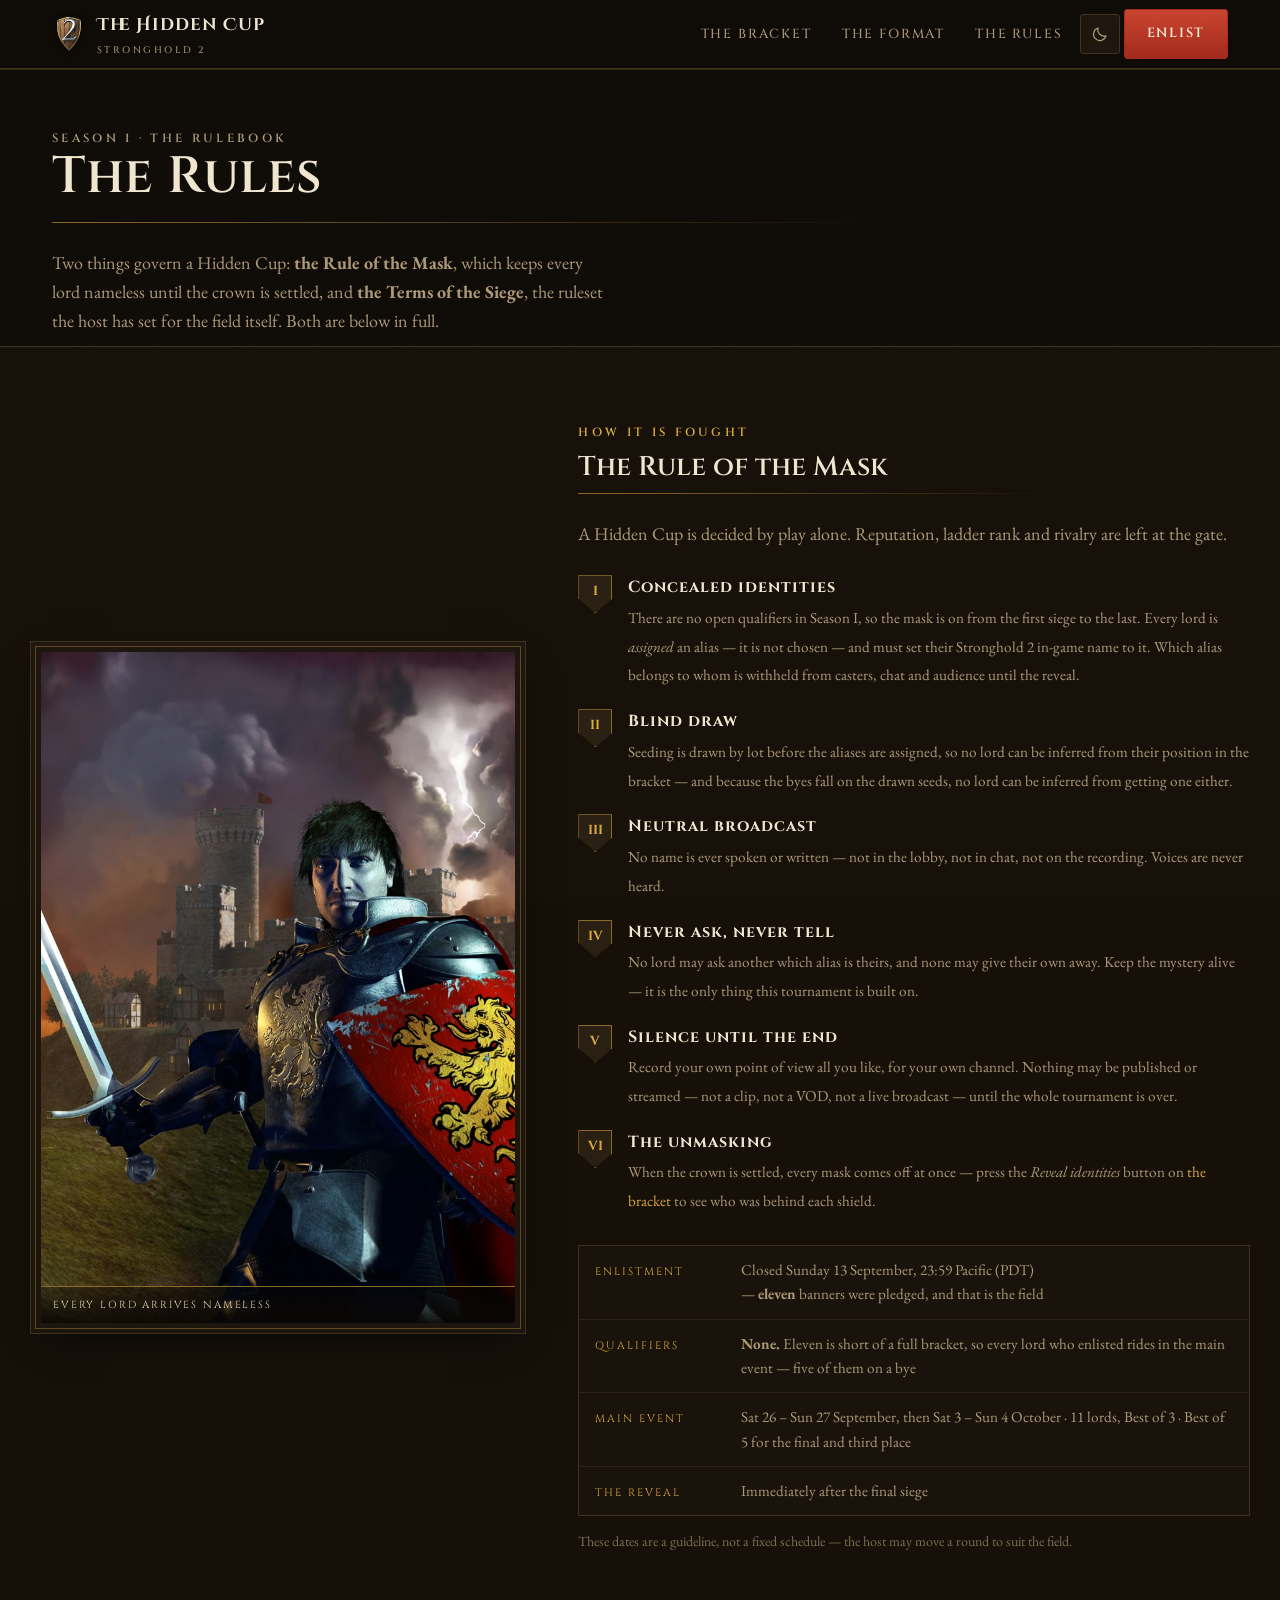
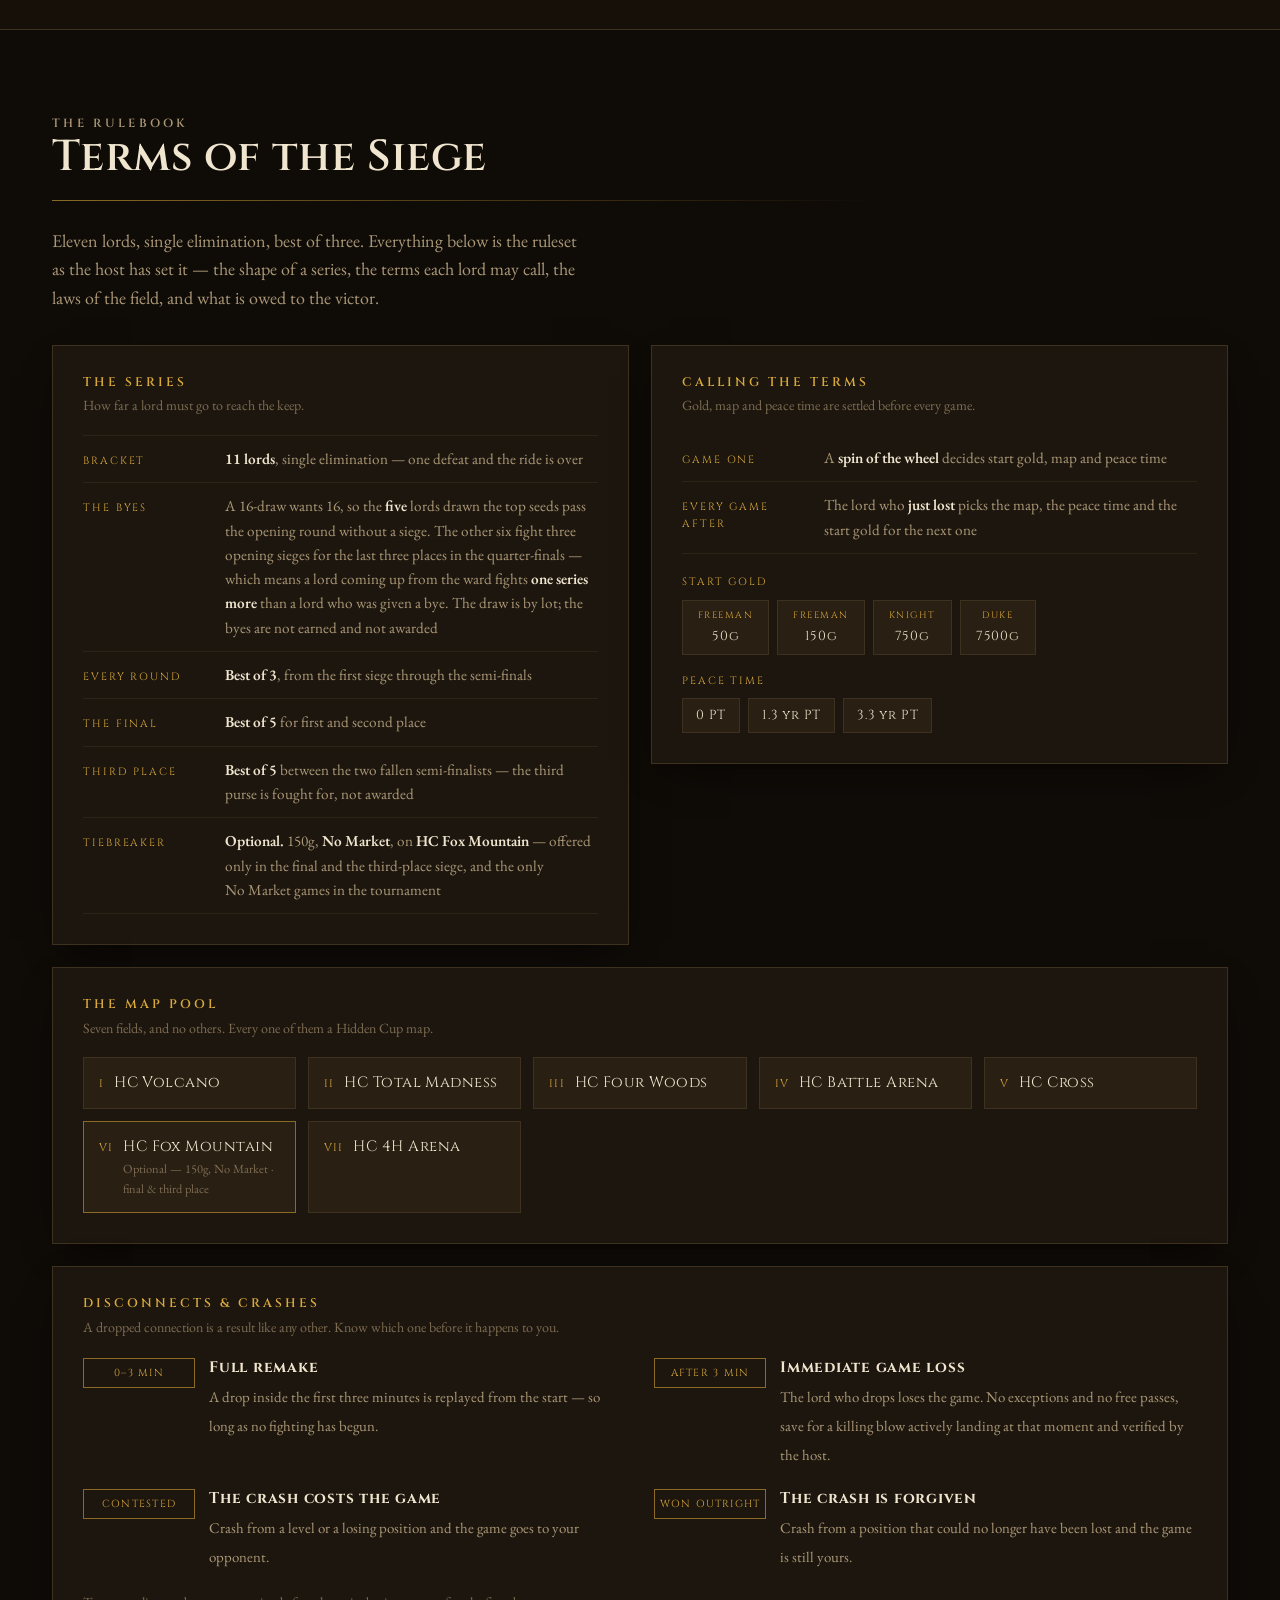
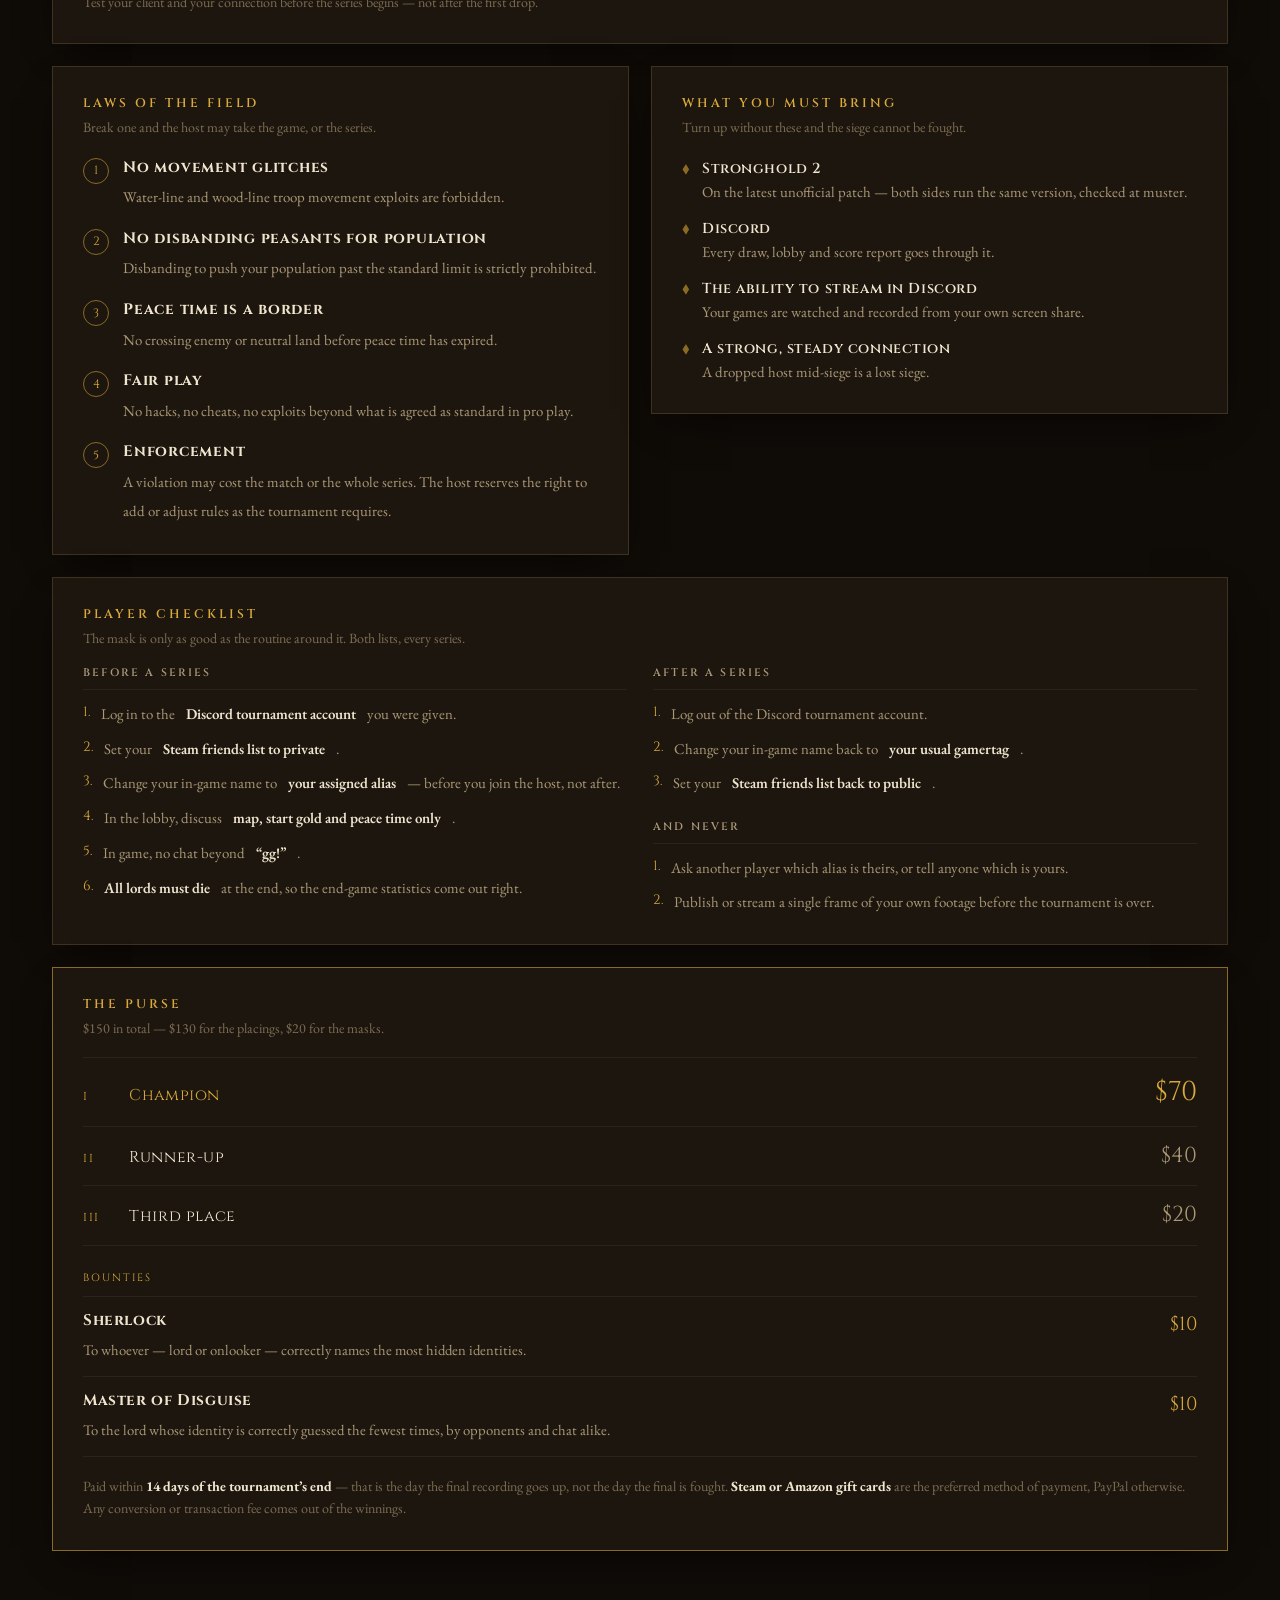
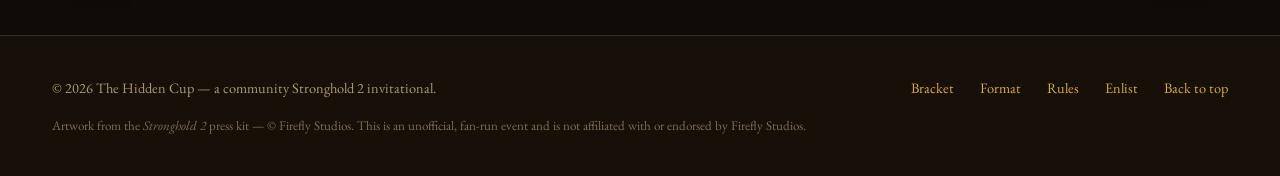
==== commit 4d75a741: "Removing the qualifiers table" ====
--- a/rules.html
+++ b/rules.html
@@ -31,7 +31,6 @@
     </a>
     <nav class="nav__links">
       <a href="index.html#bracket">The Bracket</a>
-      <a href="index.html#qualifiers" data-optional>Qualifiers</a>
       <a href="#format" data-optional>The Format</a>
       <a href="#rules" data-optional>The Rules</a>
       <button class="icon-btn" id="themeToggle" type="button" aria-label="Switch between night and parchment" title="Night / parchment"></button>
@@ -70,13 +69,14 @@
         ladder rank and rivalry are left at the gate.</p>
       <ol class="creed">
         <li><span class="num">I</span><div><b>Concealed identities</b>
-          <span>The qualifiers are fought openly, under real gamertags. From the main event onward
-          every lord is <em>assigned</em> an alias &mdash; it is not chosen &mdash; and must set their
-          Stronghold&nbsp;2 in-game name to it. Which alias belongs to whom is withheld from casters,
-          chat and audience until the reveal.</span></div></li>
+          <span>There are no open qualifiers in Season&nbsp;I, so the mask is on from the first siege
+          to the last. Every lord is <em>assigned</em> an alias &mdash; it is not chosen &mdash; and
+          must set their Stronghold&nbsp;2 in-game name to it. Which alias belongs to whom is withheld
+          from casters, chat and audience until the reveal.</span></div></li>
         <li><span class="num">II</span><div><b>Blind draw</b>
           <span>Seeding is drawn by lot before the aliases are assigned, so no lord can be inferred
-          from their position in the bracket.</span></div></li>
+          from their position in the bracket &mdash; and because the byes fall on the drawn seeds,
+          no lord can be inferred from getting one either.</span></div></li>
         <li><span class="num">III</span><div><b>Neutral broadcast</b>
           <span>No name is ever spoken or written &mdash; not in the lobby, not in chat, not on the
           recording. Voices are never heard.</span></div></li>
@@ -93,14 +93,16 @@
           to see who was behind each shield.</span></div></li>
       </ol>
       <div class="dates">
-        <div><span class="k">Enlistment</span><span class="v">Closes Sunday 13 September, 23:59 Pacific (PDT)<br>
-          &mdash; that is Monday 14 September, 06:59 UTC</span></div>
-        <div><span class="k">Qualifiers</span><span class="v">Fri 18 &ndash; Sun 20 September &middot; Best of 3
-          &mdash; held only if more than sixteen banners are pledged</span></div>
-        <div><span class="k">Main event</span><span class="v">Sat 26 &ndash; Sun 27 September, then Fri 2 &ndash; Sun 4 October
-          &middot; 16 lords, Best of 5 &middot; Best of 7 for the final and third place</span></div>
+        <div><span class="k">Enlistment</span><span class="v">Closed Sunday 13 September, 23:59 Pacific (PDT)<br>
+          &mdash; <b>eleven</b> banners were pledged, and that is the field</span></div>
+        <div><span class="k">Qualifiers</span><span class="v"><b>None.</b> Eleven is short of a full
+          bracket, so every lord who enlisted rides in the main event &mdash; five of them on a bye</span></div>
+        <div><span class="k">Main event</span><span class="v">Sat 26 &ndash; Sun 27 September, then Sat 3 &ndash; Sun 4 October
+          &middot; 11 lords, Best of 3 &middot; Best of 5 for the final and third place</span></div>
         <div><span class="k">The reveal</span><span class="v">Immediately after the final siege</span></div>
       </div>
+      <p style="color:var(--faint);font-size:.88rem;margin:14px 0 0">These dates are a guideline,
+        not a fixed schedule &mdash; the host may move a round to suit the field.</p>
     </div>
   </div>
 </section>
@@ -112,7 +114,7 @@
       <p class="eyebrow">The rulebook</p>
       <h2>Terms of the Siege</h2>
       <hr class="rule">
-      <p>Sixteen lords, single elimination, best of five. Everything below is the ruleset as the
+      <p>Eleven lords, single elimination, best of three. Everything below is the ruleset as the
         host has set it &mdash; the shape of a series, the terms each lord may call, the laws of the
         field, and what is owed to the victor.</p>
     </div>
@@ -123,16 +125,22 @@
         <h3>The series</h3>
         <p class="sub">How far a lord must go to reach the keep.</p>
         <div class="terms">
-          <div><span class="k">Bracket</span><span class="v"><b>16 lords</b>, single elimination &mdash;
+          <div><span class="k">Bracket</span><span class="v"><b>11 lords</b>, single elimination &mdash;
             one defeat and the ride is over</span></div>
-          <div><span class="k">Every round</span><span class="v"><b>Best of 5</b>, from the first
-            siege to the semi-finals</span></div>
-          <div><span class="k">The final</span><span class="v"><b>Best of 7</b> for first and second
+          <div><span class="k">The byes</span><span class="v">A 16-draw wants 16, so the <b>five</b>
+            lords drawn the top seeds pass the opening round without a siege. The other six fight
+            three opening sieges for the last three places in the quarter-finals &mdash; which means
+            a lord coming up from the ward fights <b>one series more</b> than a lord who was given a
+            bye. The draw is by lot; the byes are not earned and not awarded</span></div>
+          <div><span class="k">Every round</span><span class="v"><b>Best of 3</b>, from the first
+            siege through the semi-finals</span></div>
+          <div><span class="k">The final</span><span class="v"><b>Best of 5</b> for first and second
             place</span></div>
-          <div><span class="k">Third place</span><span class="v"><b>Best of 7</b> between the two
+          <div><span class="k">Third place</span><span class="v"><b>Best of 5</b> between the two
             fallen semi-finalists &mdash; the third purse is fought for, not awarded</span></div>
-          <div><span class="k">Tiebreaker</span><span class="v"><b>150g, No Market</b>, on
-            <b>HC Fox Mountain</b> &mdash; the only No&nbsp;Market game in the whole tournament</span></div>
+          <div><span class="k">Tiebreaker</span><span class="v"><b>Optional.</b> 150g,
+            <b>No&nbsp;Market</b>, on <b>HC Fox Mountain</b> &mdash; offered only in the final and the
+            third-place siege, and the only No&nbsp;Market games in the tournament</span></div>
         </div>
       </article>
 
@@ -141,18 +149,21 @@
         <p class="sub">Gold, map and peace time are settled before every game.</p>
         <div class="terms" style="border-top:0;margin-bottom:20px">
           <div><span class="k">Game one</span>
-            <span class="v">A <b>coin flip</b> decides start gold, map and peace time</span></div>
+            <span class="v">A <b>spin of the wheel</b> decides start gold, map and peace time</span></div>
           <div><span class="k">Every game after</span>
             <span class="v">The lord who <b>just lost</b> picks the map, the peace time and the
               start gold for the next one</span></div>
         </div>
         <p class="lbl">Start gold</p>
-        <ul class="opts">
-          <li>50g</li><li>150g</li><li>750g</li><li>7500g</li>
+        <ul class="opts opts--rank">
+          <li><span class="r">Freeman</span>50g</li>
+          <li><span class="r">Freeman</span>150g</li>
+          <li><span class="r">Knight</span>750g</li>
+          <li><span class="r">Duke</span>7500g</li>
         </ul>
         <p class="lbl">Peace time</p>
         <ul class="opts" style="margin-bottom:0">
-          <li>0 PT</li><li>2.3 PT</li><li>5.3 PT</li>
+          <li>0 PT</li><li>1.3 yr PT</li><li>3.3 yr PT</li>
         </ul>
       </article>
 
@@ -166,9 +177,31 @@
           <li><span class="n">IV</span><span class="m">HC Battle Arena</span></li>
           <li><span class="n">V</span><span class="m">HC Cross</span></li>
           <li class="is-tiebreak"><span class="n">VI</span><span class="m">HC Fox Mountain
-            <span class="tb">Tiebreaker &mdash; 150g, No Market</span></span></li>
+            <span class="tb">Optional &mdash; 150g, No Market &middot; final &amp; third place</span></span></li>
           <li><span class="n">VII</span><span class="m">HC 4H Arena</span></li>
         </ul>
+      </article>
+
+      <article class="card rules-card span-2">
+        <h3>Disconnects &amp; crashes</h3>
+        <p class="sub">A dropped connection is a result like any other. Know which one before it
+          happens to you.</p>
+        <ul class="dc">
+          <li><span class="w">0&ndash;3 min</span><div><b>Full remake</b>
+            <span>A drop inside the first three minutes is replayed from the start &mdash; so long as
+              no fighting has begun.</span></div></li>
+          <li><span class="w">After 3 min</span><div><b>Immediate game loss</b>
+            <span>The lord who drops loses the game. No exceptions and no free passes, save for a
+              killing blow actively landing at that moment and verified by the host.</span></div></li>
+          <li><span class="w">Contested</span><div><b>The crash costs the game</b>
+            <span>Crash from a level or a losing position and the game goes to your
+              opponent.</span></div></li>
+          <li><span class="w">Won outright</span><div><b>The crash is forgiven</b>
+            <span>Crash from a position that could no longer have been lost and the game is still
+              yours.</span></div></li>
+        </ul>
+        <p class="sub" style="margin:20px 0 0">Test your client and your connection before the series
+          begins &mdash; not after the first drop.</p>
       </article>
 
       <article class="card rules-card">
@@ -240,16 +273,26 @@
 
       <article class="card card--gold rules-card span-2">
         <h3>The purse</h3>
-        <p class="sub">$100 in total, split three ways.</p>
+        <p class="sub">$150 in total &mdash; $130 for the placings, $20 for the masks.</p>
         <ul class="purse">
-          <li class="is-first"><span class="pl">I</span><span class="pn">Champion</span><span class="pv">$55</span></li>
-          <li><span class="pl">II</span><span class="pn">Runner-up</span><span class="pv">$30</span></li>
-          <li><span class="pl">III</span><span class="pn">Third place</span><span class="pv">$15</span></li>
+          <li class="is-first"><span class="pl">I</span><span class="pn">Champion</span><span class="pv">$70</span></li>
+          <li><span class="pl">II</span><span class="pn">Runner-up</span><span class="pv">$40</span></li>
+          <li><span class="pl">III</span><span class="pn">Third place</span><span class="pv">$20</span></li>
+        </ul>
+        <p class="lbl">Bounties</p>
+        <ul class="bounty">
+          <li><div><b>Sherlock</b>
+            <span>To whoever &mdash; lord or onlooker &mdash; correctly names the most hidden
+              identities.</span></div><span class="pv">$10</span></li>
+          <li><div><b>Master of Disguise</b>
+            <span>To the lord whose identity is correctly guessed the fewest times, by opponents and
+              chat alike.</span></div><span class="pv">$10</span></li>
         </ul>
         <p class="sub" style="margin:0">Paid within <b style="color:var(--text)">14 days of the
           tournament&rsquo;s end</b> &mdash; that is the day the final recording goes up, not the day
-          the final is fought. <b style="color:var(--text)">Steam gift cards</b> are the preferred
-          method of payment.</p>
+          the final is fought. <b style="color:var(--text)">Steam or Amazon gift cards</b> are the
+          preferred method of payment, PayPal otherwise. Any conversion or transaction fee comes out
+          of the winnings.</p>
       </article>
 
     </div>
--- a/assets/site.css
+++ b/assets/site.css
@@ -73,6 +73,7 @@
 }
 .section__head h2{font-size:clamp(1.9rem,4vw,2.7rem);letter-spacing:.01em}
 .section__head p{color:var(--muted);margin:0;max-width:60ch}
+.section__head p + p{margin-top:14px}
 
 /* stand-alone page header — used by the rules page, which has no hero */
 .pagehead{padding:60px 0 10px}
@@ -226,6 +227,16 @@
 .stat__k{font-family:var(--f-title);font-size:1.5rem;font-weight:700;line-height:1;color:var(--gold)}
 .stat__l{font-family:var(--f-head);color:var(--muted);font-size:.66rem;
   text-transform:uppercase;letter-spacing:.2em;margin-top:9px}
+
+/* Waiting on a number that comes over the wire. Sized to the 1.5rem cap
+   height of .stat__k so the tile does not jump when the figure lands. */
+.spinner{
+  display:inline-block;width:18px;height:18px;vertical-align:-2px;
+  border:2px solid var(--line);border-top-color:var(--gold);border-radius:50%;
+  animation:spin .8s linear infinite;
+}
+@keyframes spin{to{transform:rotate(360deg)}}
+@keyframes spinner-pulse{to{opacity:.25}}
 @media(max-width:980px){
   .hero__inner{grid-template-columns:1fr;gap:44px}
   .poster{max-width:440px;margin:0 auto}
@@ -246,6 +257,7 @@
 .swatch{width:10px;height:10px;background:var(--line);
   clip-path:polygon(0 0,100% 0,100% 62%,50% 100%,0 62%)}
 .swatch--win{background:var(--gold)}
+.swatch--bye{background:color-mix(in srgb,var(--gold) 34%,transparent)}
 
 .reveal-btn.is-on{border-color:var(--gold);color:var(--gold);background:var(--surface-2)}
 
@@ -329,6 +341,19 @@
   text-transform:uppercase;font-weight:600;cursor:pointer}
 .match.is-playable:hover .watch{background:var(--gold);border-color:var(--gold);color:#1d160e}
 .match__foot .none{margin-left:auto;color:var(--faint)}
+
+/* bye — a short field means five lords pass the ward without a siege.
+   Dashed and unfilled, so the eye reads an open gate rather than a victory. */
+.match--bye{background:none;box-shadow:none;border-style:dashed;
+  border-color:color-mix(in srgb,var(--line) 78%,transparent)}
+:root[data-theme="parchment"] .match--bye{background:none}
+.match--bye .match__meta,.match--bye .match__foot{background:none}
+.match--bye .match__meta{border-bottom-style:dashed}
+.match--bye .match__foot{border-top-style:dashed}
+.match--bye .combatant{border-bottom:0}
+.match--bye .who__name{color:var(--muted)}
+.match--bye .sigil{background:none;border-style:dashed}
+.pill--bye{border-style:dashed;color:var(--faint)}
 
 /* champion */
 .champ-card{
@@ -427,6 +452,11 @@
   padding:6px 13px;color:var(--text);
   background:var(--surface-2);border:1px solid var(--line);
 }
+.opts--rank li{padding:7px 15px;text-align:center}
+.opts--rank .r{
+  display:block;font-size:.58rem;letter-spacing:.16em;text-transform:uppercase;
+  color:var(--gold);margin-bottom:3px;
+}
 
 /* the map pool */
 .maps{display:grid;grid-template-columns:repeat(auto-fit,minmax(178px,1fr));gap:12px;margin:0;padding:0;list-style:none}
@@ -449,6 +479,18 @@
 }
 .laws b{display:block;font-family:var(--f-head);font-size:.95rem;letter-spacing:.05em;margin-bottom:2px}
 .laws span{color:var(--muted);font-size:.93rem}
+
+/* disconnect & crash policy */
+.dc{list-style:none;margin:0;padding:0;display:grid;grid-template-columns:1fr 1fr;gap:18px 28px}
+@media(max-width:700px){.dc{grid-template-columns:1fr}}
+.dc li{display:flex;gap:14px;align-items:flex-start}
+.dc .w{
+  flex:0 0 112px;font-family:var(--f-head);font-size:.64rem;letter-spacing:.12em;
+  text-transform:uppercase;color:var(--gold);border:1px solid var(--gold-soft);
+  padding:6px 0;text-align:center;margin-top:2px;
+}
+.dc b{display:block;font-family:var(--f-head);font-size:.95rem;letter-spacing:.05em;margin-bottom:2px}
+.dc div span{color:var(--muted);font-size:.93rem}
 
 /* the two series protocols */
 .protocols{display:grid;grid-template-columns:1fr 1fr;gap:26px}
@@ -479,6 +521,12 @@
 .purse .pv{font-family:var(--f-head);font-size:1.35rem;color:var(--muted)}
 .purse li.is-first .pn{color:var(--gold)}
 .purse li.is-first .pv{font-size:1.7rem;color:var(--gold)}
+.rules-card .purse + .lbl{margin-top:24px}
+.bounty{list-style:none;margin:0 0 18px;padding:0;border-top:1px solid var(--line-soft)}
+.bounty li{display:flex;align-items:flex-start;gap:16px;padding:12px 0;border-bottom:1px solid var(--line-soft)}
+.bounty b{display:block;font-family:var(--f-head);font-size:.95rem;letter-spacing:.04em;margin-bottom:2px}
+.bounty div span{color:var(--muted);font-size:.92rem}
+.bounty .pv{flex:0 0 auto;margin-left:auto;font-family:var(--f-head);font-size:1.2rem;color:var(--gold)}
 
 /* ==============================================================
    7. MODAL
@@ -561,45 +609,6 @@
 .notice p{margin:0;color:var(--muted);font-size:.95rem;max-width:80ch}
 .notice p + p{margin-top:8px}
 .notice p b,.notice p strong{color:var(--text);font-weight:600}
-/* --- qualifiers table --- */
-.qual-scroll{overflow-x:auto;border:1px solid var(--line);background:color-mix(in srgb,var(--surface) 55%,transparent)}
-.qual{width:100%;border-collapse:collapse;min-width:620px}
-.qual caption{text-align:left}
-.qual th{
-  font-family:var(--f-head);font-size:.62rem;letter-spacing:.22em;text-transform:uppercase;
-  color:var(--gold);font-weight:600;text-align:left;padding:12px 16px;
-  border-bottom:1px solid var(--line);
-}
-.qual td{padding:13px 16px;border-bottom:1px solid var(--line-soft);vertical-align:middle}
-.qual tr:last-child td{border-bottom:0}
-.qual tr.is-open td{color:var(--faint)}
-.qual__day{font-family:var(--f-head);font-size:.68rem;letter-spacing:.16em;
-  text-transform:uppercase;color:var(--faint);white-space:nowrap;width:1%}
-.qual__name{font-size:1rem;color:var(--muted)}
-.qual__name--r{text-align:right}
-.qual tr.is-open .qual__name{color:var(--faint)}
-.qual__name.is-winner{color:var(--gold);font-weight:600}
-.qual__score{
-  font-family:var(--f-title);font-weight:700;font-size:1.05rem;color:var(--text);
-  text-align:center;white-space:nowrap;width:1%;padding-left:22px;padding-right:22px;
-}
-.qual tr.is-open .qual__score{color:var(--faint);font-family:var(--f-head);
-  font-size:.7rem;letter-spacing:.16em;text-transform:uppercase;font-weight:500}
-.qual__tag{
-  display:inline-block;font-family:var(--f-head);font-size:.6rem;letter-spacing:.18em;
-  text-transform:uppercase;padding:4px 10px;border:1px solid var(--line);color:var(--faint);
-  white-space:nowrap;
-}
-.qual__tag--in{border-color:var(--gold-soft);color:var(--gold)}
-.qual__foot{margin:18px 0 0;font-family:var(--f-head);font-size:.8rem;
-  letter-spacing:.1em;color:var(--muted)}
-.qual__foot b{color:var(--gold)}
-.qual__note{margin:10px 0 0;color:var(--faint);font-size:.88rem;max-width:70ch}
-@media(max-width:640px){
-  .qual th,.qual td{padding-left:12px;padding-right:12px}
-  .qual__score{padding-left:14px;padding-right:14px}
-}
-
 .hp{position:absolute;left:-9999px;width:1px;height:1px;overflow:hidden}
 
 .pledged{text-align:center;padding:14px 6px 6px}
@@ -664,4 +673,7 @@
 @media(prefers-reduced-motion:reduce){
   *,*::before,*::after{animation-duration:.01ms!important;transition-duration:.01ms!important}
   html{scroll-behavior:auto}
-}
+  /* A frozen spinner looks like a bug rather than a wait, so this one keeps
+     a cue — an opacity fade, which carries no motion across the screen. */
+  .spinner{animation:spinner-pulse 1.1s ease-in-out infinite alternate!important;border-top-color:var(--gold)}
+}
